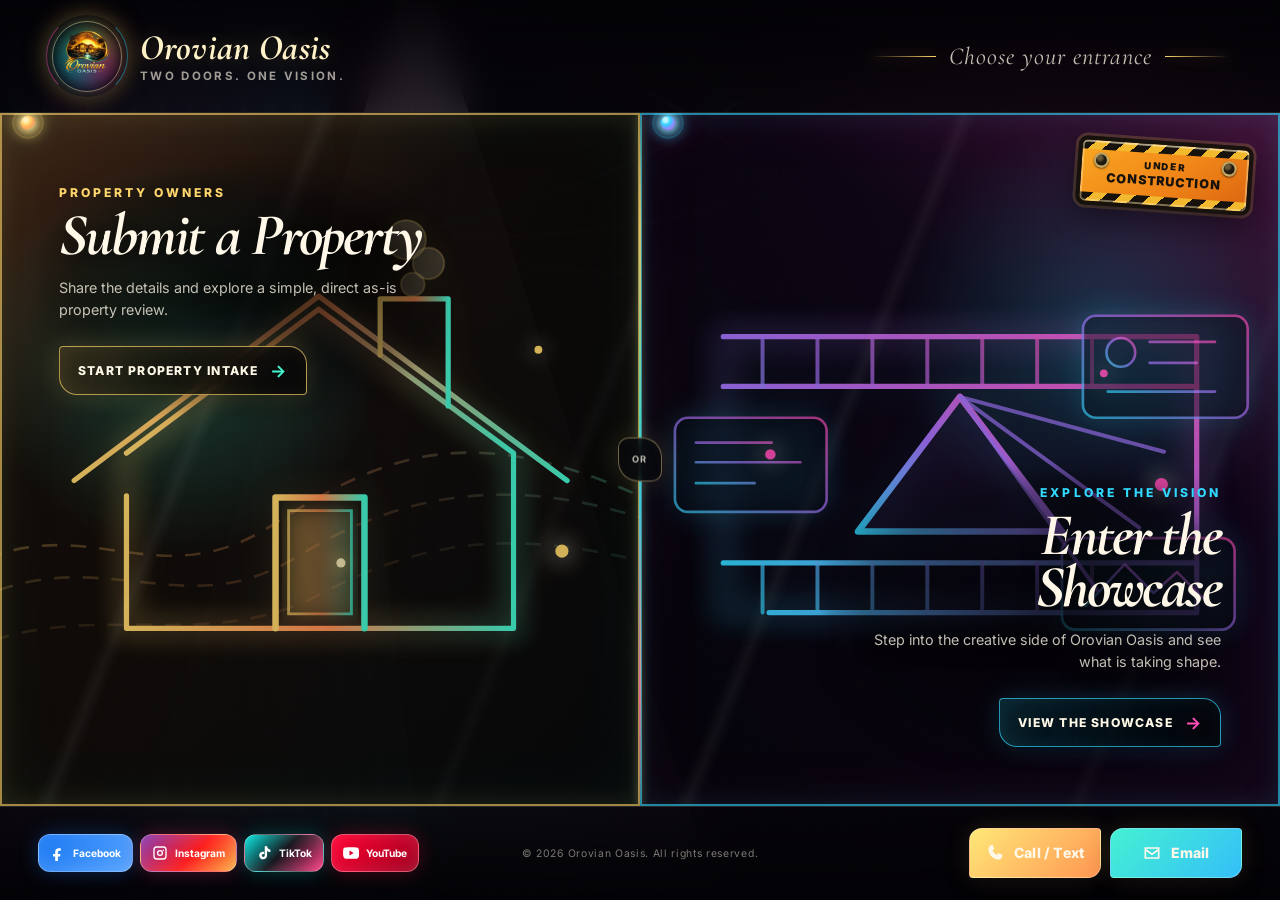
==== index.html @ 27aee138 "Add files via upload" ====
<!DOCTYPE html>
<html lang="en">
<head>
  <meta charset="UTF-8" />
  <meta name="viewport" content="width=device-width, initial-scale=1.0, viewport-fit=cover" />

  <!-- One-file switch: set enabled to false in portal-config.js to bypass this cover. -->
  <script src="portal-config.js"></script>
  <script>
    if (window.OROVIAN_PORTAL && window.OROVIAN_PORTAL.enabled === false) {
      window.location.replace(window.OROVIAN_PORTAL.fallbackUrl || "property-intake.html");
    }
  </script>

  <!-- Google tag (gtag.js) -->
  <script async src="https://www.googletagmanager.com/gtag/js?id=G-JSYNE84D7G"></script>
  <script>
    window.dataLayer = window.dataLayer || [];
    function gtag(){dataLayer.push(arguments);}
    gtag('js', new Date());
    gtag('config', 'G-JSYNE84D7G');
  </script>

  <!-- Meta Pixel Code -->
  <script>
  !function(f,b,e,v,n,t,s)
  {if(f.fbq)return;n=f.fbq=function(){n.callMethod?
  n.callMethod.apply(n,arguments):n.queue.push(arguments)};
  if(!f._fbq)f._fbq=n;n.push=n;n.loaded=!0;n.version='2.0';
  n.queue=[];t=b.createElement(e);t.async=!0;
  t.src=v;s=b.getElementsByTagName(e)[0];
  s.parentNode.insertBefore(t,s)}(window, document,'script',
  'https://connect.facebook.net/en_US/fbevents.js');
  fbq('init', '1422354923049203');
  fbq('track', 'PageView');
  </script>
  <noscript><img height="1" width="1" style="display:none" alt=""
  src="https://www.facebook.com/tr?id=1422354923049203&ev=PageView&noscript=1"
  /></noscript>
  <!-- End Meta Pixel Code -->

  <title>Orovian Oasis | Choose Your Destination</title>
  <meta name="description" content="Enter Orovian Oasis to submit a property for review or explore the real estate showcase." />
  <meta name="robots" content="index, follow, max-image-preview:large" />
  <link rel="canonical" href="https://orovianoasis.com/" />

  <meta property="og:type" content="website" />
  <meta property="og:site_name" content="Orovian Oasis" />
  <meta property="og:title" content="Orovian Oasis | Choose Your Destination" />
  <meta property="og:description" content="Submit a property for review or enter the Orovian Oasis showcase." />
  <meta property="og:url" content="https://orovianoasis.com/" />

  <meta name="twitter:card" content="summary" />
  <meta name="twitter:title" content="Orovian Oasis | Choose Your Destination" />
  <meta name="twitter:description" content="Choose your path: property intake or the Orovian Oasis showcase." />

  <script type="application/ld+json">
  {
    "@context": "https://schema.org",
    "@type": "Organization",
    "@id": "https://orovianoasis.com/#organization",
    "name": "Orovian Oasis",
    "url": "https://orovianoasis.com/",
    "logo": {
      "@type": "ImageObject",
      "url": "https://orovianoasis.com/assets/logo.webp"
    },
    "email": "orovianoasis@gmail.com",
    "telephone": "+1-205-433-9779",
    "sameAs": [
      "https://facebook.com/orovianoasis",
      "https://instagram.com/orovianoasis",
      "https://www.tiktok.com/@orovianoasis",
      "https://www.youtube.com/@orovianoasis"
    ]
  }
  </script>

  <link rel="preconnect" href="https://fonts.googleapis.com" />
  <link rel="preconnect" href="https://fonts.gstatic.com" crossorigin />
  <link href="https://fonts.googleapis.com/css2?family=Cormorant+Garamond:ital,wght@1,600;1,700&family=Inter:wght@400;500;600;700;800&display=swap" rel="stylesheet" />
  <link rel="stylesheet" href="portal.css" />
  <link rel="icon" type="image/png" href="/assets/logo.png?v=2" />
  <link rel="shortcut icon" href="/assets/logo.png?v=2" />
  <link rel="apple-touch-icon" href="/assets/logo.png?v=2" />
</head>
<body class="portal-page">
  <div class="portal-shell" id="portalShell">
    <div class="cinema-world" aria-hidden="true">
      <span class="cinema-curtain curtain-left"></span>
      <span class="cinema-curtain curtain-right"></span>
      <span class="cinema-beam beam-one"></span>
      <span class="cinema-beam beam-two"></span>
      <span class="cinema-beam beam-three"></span>
      <span class="cinema-ribbon ribbon-one"></span>
      <span class="cinema-ribbon ribbon-two"></span>
      <span class="cinema-ribbon ribbon-three"></span>
      <span class="cinema-vignette"></span>
      <span class="cinema-grain"></span>
      <span class="cinema-prisms" id="cinemaPrisms"></span>
    </div>

    <header class="portal-header">
      <a class="portal-brand" href="/" aria-label="Orovian Oasis home">
        <span class="portal-logo-stage" aria-hidden="true">
          <span class="portal-logo-glow"></span>
          <img src="assets/logo.webp" alt="" class="portal-logo" />
        </span>
        <span class="portal-brand-copy">
          <span class="portal-brand-name">Orovian Oasis</span>
          <span class="portal-brand-line">Two doors. One vision.</span>
        </span>
      </a>

      <div class="portal-header-cue" aria-hidden="true">
        <span></span>
        Choose your entrance
        <span></span>
      </div>
    </header>

    <main class="portal-stage" aria-label="Choose an Orovian Oasis destination">
      <a class="portal-choice portal-choice-intake" href="property-intake.html" data-portal-destination="property_intake" aria-label="Submit a property for review">
        <span class="choice-backdrop" aria-hidden="true"></span>
        <span class="lane-trace-orb lane-trace-orb-intake" aria-hidden="true"></span>
        <span class="choice-scene" aria-hidden="true">
          <svg class="scene-house" viewBox="0 0 520 320">
            <defs>
              <linearGradient id="intakeGlow" x1="0" x2="1">
                <stop offset="0" stop-color="#ffd66b" />
                <stop offset="0.52" stop-color="#ff8e53" />
                <stop offset="1" stop-color="#42f5cf" />
              </linearGradient>
              <filter id="intakeBlur"><feGaussianBlur stdDeviation="8" /></filter>
            </defs>
            <path class="scene-contour contour-a" d="M-15 244C77 190 132 266 222 209s158-87 310-10" />
            <path class="scene-contour contour-b" d="M-26 277c112-68 175 13 269-45s190-64 314-10" />
            <path class="scene-contour contour-c" d="M-10 304c94-42 181 4 270-43s160-50 278-17" />
            <path class="house-halo" d="M112 153 259 43l149 110v134H112Z" />
            <path class="house-line" d="M112 153 259 43l149 110v134H112Z" />
            <path class="house-line" d="M72 174 259 33l190 141" />
            <path class="house-line house-chimney" d="M306 78V35h52v82" />
            <g class="chimney-smoke" aria-hidden="true">
              <circle class="smoke-puff smoke-one" cx="331" cy="24" r="9" />
              <circle class="smoke-puff smoke-two" cx="343" cy="8" r="12" />
              <circle class="smoke-puff smoke-three" cx="326" cy="-10" r="15" />
            </g>
            <path class="house-door" d="M226 287V187h68v100" />
            <path class="door-light" d="M236 276v-79h48v79Z" />
            <path class="door-panel" d="M236 276v-79h48v79Z" />
            <circle class="door-knob" cx="276" cy="237" r="3.5" />
            <circle class="house-spark spark-one" cx="99" cy="89" r="4" />
            <circle class="house-spark spark-two" cx="427" cy="74" r="3" />
            <circle class="house-spark spark-three" cx="445" cy="228" r="5" />
          </svg>
        </span>
        <span class="choice-copy">
          <span class="choice-kicker">Property Owners</span>
          <span class="choice-title">Submit a Property</span>
          <span class="choice-description">Share the details and explore a simple, direct as-is property review.</span>
          <span class="choice-button">Start Property Intake <b aria-hidden="true">→</b></span>
        </span>
      </a>

      <a class="portal-choice portal-choice-showcase" href="https://showcase.orovianoasis.com" data-portal-destination="showcase" aria-label="Enter the Orovian Oasis showcase">
        <span class="choice-backdrop" aria-hidden="true"></span>
        <span class="lane-trace-orb lane-trace-orb-showcase" aria-hidden="true"></span>
        <!-- SHOWCASE STATUS STICKER: remove this span and the matching CSS block to remove the label. -->
        <span class="showcase-status-sticker" aria-label="Showcase status: under construction">
          <span>Under</span>
          <strong>Construction</strong>
        </span>
        <span class="choice-scene" aria-hidden="true">
          <svg class="scene-showcase" viewBox="0 0 520 320">
            <defs>
              <linearGradient id="showcaseGlow" x1="0" y1="1" x2="1" y2="0">
                <stop offset="0" stop-color="#31d9ff" />
                <stop offset="0.5" stop-color="#a576ff" />
                <stop offset="1" stop-color="#ff4fb8" />
              </linearGradient>
              <filter id="showcaseBlur"><feGaussianBlur stdDeviation="10" /></filter>
            </defs>
            <path class="film-halo" d="M79 64h362v211H79Z" />
            <path class="film-frame" d="M79 64h362v211H79Z" />
            <path class="film-frame" d="M79 102h362M79 237h362" />
            <path class="film-ticks" d="M109 64v38m42-38v38m42-38v38m42-38v38m42-38v38m42-38v38m42-38v38M109 237v38m42-38v38m42-38v38m42-38v38m42-38v38m42-38v38m42-38v38" />
            <g class="floating-media media-card-one">
              <rect x="42" y="126" width="116" height="72" rx="10" />
              <path d="M58 145h58M58 160h80M58 176h45" />
            </g>
            <g class="floating-media media-card-two">
              <rect x="354" y="48" width="126" height="78" rx="10" />
              <circle cx="383" cy="76" r="11" />
              <path d="M405 68h50M405 84h36M373 106h82" />
            </g>
            <g class="floating-media media-card-three">
              <rect x="338" y="218" width="132" height="70" rx="10" />
              <path d="m356 270 30-32 22 22 18-16 26 26" />
            </g>
            <path class="prism-shape prism-main" d="m260 110 78 103H182Z" />
            <path class="prism-ray ray-one" d="m260 110 156 42" />
            <path class="prism-ray ray-two" d="m260 110 137 100" />
            <path class="prism-ray ray-three" d="m260 110 105 148" />
            <circle class="showcase-spark spark-one" cx="115" cy="154" r="4" />
            <circle class="showcase-spark spark-two" cx="414" cy="177" r="5" />
            <circle class="showcase-spark spark-three" cx="370" cy="92" r="3" />
          </svg>
        </span>
        <span class="choice-copy">
          <span class="choice-kicker">Explore the Vision</span>
          <span class="choice-title">Enter the Showcase</span>
          <span class="choice-description">Step into the creative side of Orovian Oasis and see what is taking shape.</span>
          <span class="choice-button">View the Showcase <b aria-hidden="true">→</b></span>
        </span>
      </a>

      <span class="portal-center-mark" aria-hidden="true"><i></i><b>OR</b><i></i></span>
    </main>

    <footer class="portal-footer">
      <nav class="portal-socials" aria-label="Orovian Oasis social media">
        <a class="social-facebook" href="https://facebook.com/orovianoasis" target="_blank" rel="noopener noreferrer" aria-label="Facebook" data-social="facebook">
          <svg viewBox="0 0 24 24" aria-hidden="true"><path d="M14 8.5h2.2V5.1c-.4-.1-1.7-.2-3.2-.2-3.1 0-5.2 1.9-5.2 5.5v3.1H4.5v3.8h3.3V24h4.1v-6.7h3.2l.5-3.8h-3.7v-2.7c0-1.1.3-2.3 2.1-2.3Z"/></svg>
          <span>Facebook</span>
        </a>
        <a class="social-instagram" href="https://instagram.com/orovianoasis" target="_blank" rel="noopener noreferrer" aria-label="Instagram" data-social="instagram">
          <svg viewBox="0 0 24 24" aria-hidden="true"><path d="M7.2 2h9.6A5.2 5.2 0 0 1 22 7.2v9.6a5.2 5.2 0 0 1-5.2 5.2H7.2A5.2 5.2 0 0 1 2 16.8V7.2A5.2 5.2 0 0 1 7.2 2Zm0 2A3.2 3.2 0 0 0 4 7.2v9.6A3.2 3.2 0 0 0 7.2 20h9.6a3.2 3.2 0 0 0 3.2-3.2V7.2A3.2 3.2 0 0 0 16.8 4H7.2ZM12 7.4A4.6 4.6 0 1 1 12 16.6 4.6 4.6 0 0 1 12 7.4Zm0 2A2.6 2.6 0 1 0 12 14.6 2.6 2.6 0 0 0 12 9.4Zm5-2.7a1.1 1.1 0 1 1 0 2.2 1.1 1.1 0 0 1 0-2.2Z"/></svg>
          <span>Instagram</span>
        </a>
        <a class="social-tiktok" href="https://www.tiktok.com/@orovianoasis" target="_blank" rel="noopener noreferrer" aria-label="TikTok" data-social="tiktok">
          <svg viewBox="0 0 24 24" aria-hidden="true"><path d="M16.6 2c.4 3 2.1 4.8 5 5v3.4c-1.8.2-3.4-.4-5-1.5v6.4c0 5.8-6.3 8.1-10.1 4.4-2.4-2.3-2.2-6.2.3-8.3 1.4-1.2 3.3-1.7 5.4-1.3v3.6c-.9-.3-1.7-.2-2.4.2-1.6.9-1.4 3.2.2 3.9 1.6.7 3.1-.4 3.1-2.4V2h3.5Z"/></svg>
          <span>TikTok</span>
        </a>
        <a class="social-youtube" href="https://www.youtube.com/@orovianoasis" target="_blank" rel="noopener noreferrer" aria-label="YouTube" data-social="youtube">
          <svg viewBox="0 0 24 24" aria-hidden="true"><path d="M23.5 6.2c-.3-1.2-1.2-2.1-2.4-2.4C19 3.2 12 3.2 12 3.2s-7 0-9.1.6C1.7 4.1.8 5 .5 6.2.1 8.3.1 12 .1 12s0 3.7.6 5.8c.3 1.2 1.2 2.1 2.4 2.4 2.1.6 9.1.6 9.1.6s7 0 9.1-.6c1.2-.3 2.1-1.2 2.4-2.4.6-2.1.6-5.8.6-5.8s0-3.7-.8-5.8ZM9.7 15.8V8.2l6.3 3.8-6.3 3.8Z"/></svg>
          <span>YouTube</span>
        </a>
      </nav>

      <p class="portal-copyright">© <span id="portalYear"></span> Orovian Oasis. All rights reserved.</p>

      <div class="portal-contact-actions" aria-label="Contact Orovian Oasis">
        <a class="contact-button contact-phone" href="tel:+12054339779" data-contact="phone">
          <svg viewBox="0 0 24 24" aria-hidden="true"><path d="M6.5 2.7 9 2.1l2.1 5.2-2.2 1.5c1.2 2.5 2.9 4.3 5.4 5.5l1.5-2.2 5.2 2.1-.6 2.5c-.4 1.8-2 3.1-3.8 3.1C9.8 19.8 4.2 14.2 4.2 7.4c0-1.8 1.2-3.4 2.3-4.7Z"/></svg>
          <span>Call / Text</span>
        </a>
        <a class="contact-button contact-email" href="mailto:orovianoasis@gmail.com" data-contact="email">
          <svg viewBox="0 0 24 24" aria-hidden="true"><path d="M3 5h18v14H3V5Zm2 2v.3l7 5.1 7-5.1V7H5Zm14 10V9.8l-7 5-7-5V17h14Z"/></svg>
          <span>Email</span>
        </a>
      </div>
    </footer>
  </div>

  <script src="portal.js" defer></script>
</body>
</html>
---- portal.css ----
:root {
  --gold: #ffd66b;
  --orange: #ff8e53;
  --mint: #42f5cf;
  --cyan: #31d9ff;
  --violet: #a576ff;
  --pink: #ff4fb8;
  --ivory: #fff8e9;
  --ink: #050407;
  --header-height: clamp(82px, 12.5vh, 118px);
  --footer-height: clamp(74px, 10.5vh, 98px);
  --pointer-x: 50%;
  --pointer-y: 45%;
}

* { box-sizing: border-box; }

html,
body {
  width: 100%;
  height: 100%;
  margin: 0;
}

body.portal-page {
  min-height: 100vh;
  min-height: 100svh;
  overflow: hidden;
  color: var(--ivory);
  background: #030206;
  font-family: "Inter", system-ui, -apple-system, BlinkMacSystemFont, "Segoe UI", sans-serif;
  -webkit-font-smoothing: antialiased;
  text-rendering: optimizeLegibility;
}

.portal-page a { color: inherit; }

.portal-shell {
  position: relative;
  isolation: isolate;
  display: grid;
  grid-template-rows: var(--header-height) minmax(0, 1fr) var(--footer-height);
  width: 100%;
  height: 100vh;
  height: 100svh;
  overflow: hidden;
  background:
    radial-gradient(circle at var(--pointer-x) var(--pointer-y), rgba(255, 214, 107, 0.12), transparent 24%),
    radial-gradient(circle at 15% 82%, rgba(66, 245, 207, 0.13), transparent 35%),
    radial-gradient(circle at 88% 18%, rgba(255, 79, 184, 0.13), transparent 34%),
    linear-gradient(125deg, #07050d 0%, #030206 48%, #080511 100%);
}

.cinema-world,
.cinema-world > span {
  position: absolute;
  inset: 0;
  pointer-events: none;
}

.cinema-world {
  z-index: -1;
  overflow: hidden;
}

.cinema-curtain {
  width: 29vw;
  opacity: 0.42;
  filter: saturate(1.35);
  background:
    repeating-linear-gradient(90deg,
      rgba(255,255,255,.025) 0 8px,
      rgba(255,255,255,.085) 9px 11px,
      rgba(0,0,0,.08) 12px 24px),
    linear-gradient(90deg, rgba(255, 79, 184, 0.32), rgba(46, 5, 39, 0.08));
  transform: skewX(-7deg) scaleX(1.15);
  transform-origin: left center;
  animation: curtainBreathe 9s ease-in-out infinite alternate;
}

.curtain-left { right: auto; }

.curtain-right {
  left: auto;
  background:
    repeating-linear-gradient(90deg,
      rgba(255,255,255,.02) 0 8px,
      rgba(255,255,255,.08) 9px 11px,
      rgba(0,0,0,.08) 12px 24px),
    linear-gradient(270deg, rgba(49, 217, 255, 0.28), rgba(4, 29, 41, 0.06));
  transform: skewX(7deg) scaleX(1.15);
  transform-origin: right center;
  animation-delay: -4.5s;
}

.cinema-beam {
  left: 50%;
  width: 65vw;
  height: 140vh;
  opacity: 0.17;
  filter: blur(7px);
  transform-origin: 50% -8%;
  clip-path: polygon(48% 0, 52% 0, 100% 100%, 0 100%);
  mix-blend-mode: screen;
}

.beam-one {
  background: linear-gradient(to bottom, rgba(255, 214, 107, 0.95), transparent 78%);
  animation: beamSweepOne 14s ease-in-out infinite alternate;
}

.beam-two {
  background: linear-gradient(to bottom, rgba(49, 217, 255, 0.9), transparent 76%);
  animation: beamSweepTwo 18s ease-in-out -8s infinite alternate;
}

.beam-three {
  background: linear-gradient(to bottom, rgba(255, 79, 184, 0.85), transparent 76%);
  animation: beamSweepThree 16s ease-in-out -3s infinite alternate;
}

.cinema-ribbon {
  inset: auto;
  width: 62vw;
  height: 26vh;
  border: 2px solid currentColor;
  border-left-color: transparent;
  border-right-color: transparent;
  border-radius: 50%;
  opacity: 0.22;
  filter: blur(1px) drop-shadow(0 0 16px currentColor);
  transform: rotate(-13deg);
  animation: ribbonFlow 12s ease-in-out infinite alternate;
}

.ribbon-one {
  left: -12vw;
  top: 22vh;
  color: var(--mint);
}

.ribbon-two {
  right: -16vw;
  top: 37vh;
  color: var(--pink);
  transform: rotate(16deg);
  animation-delay: -6s;
}

.ribbon-three {
  left: 20vw;
  bottom: 7vh;
  color: var(--gold);
  opacity: 0.16;
  transform: rotate(4deg);
  animation-delay: -3s;
}

.cinema-vignette {
  background: radial-gradient(circle at center, transparent 32%, rgba(0,0,0,.78) 115%);
}

.cinema-grain {
  opacity: 0.08;
  mix-blend-mode: screen;
  background-image: url("data:image/svg+xml,%3Csvg viewBox='0 0 180 180' xmlns='http://www.w3.org/2000/svg'%3E%3Cfilter id='n'%3E%3CfeTurbulence type='fractalNoise' baseFrequency='.86' numOctaves='4' stitchTiles='stitch'/%3E%3C/filter%3E%3Crect width='100%25' height='100%25' filter='url(%23n)' opacity='.75'/%3E%3C/svg%3E");
  animation: grainJitter .32s steps(2) infinite;
}

.cinema-prisms { overflow: hidden; }

.cinema-prism {
  position: absolute;
  left: var(--left);
  top: var(--top);
  width: var(--size);
  aspect-ratio: 1;
  opacity: var(--opacity);
  background: linear-gradient(135deg, var(--color-a), transparent 48%, var(--color-b));
  clip-path: polygon(50% 0, 100% 100%, 0 76%);
  border: 1px solid rgba(255,255,255,.28);
  filter: drop-shadow(0 0 9px var(--color-a));
  animation: prismFloat var(--duration) ease-in-out var(--delay) infinite alternate;
}

.portal-header {
  position: relative;
  z-index: 10;
  display: flex;
  align-items: center;
  justify-content: space-between;
  gap: 24px;
  padding: max(8px, env(safe-area-inset-top)) clamp(18px, 4vw, 58px) 7px;
  border-bottom: 1px solid rgba(255,255,255,.12);
  background: linear-gradient(180deg, rgba(3,2,6,.94), rgba(3,2,6,.45));
  backdrop-filter: blur(18px) saturate(1.25);
}

.portal-brand {
  display: inline-flex;
  align-items: center;
  gap: clamp(10px, 1.4vw, 17px);
  min-width: 0;
  text-decoration: none;
}

.portal-logo-stage {
  position: relative;
  display: grid;
  place-items: center;
  width: clamp(59px, 8vh, 86px);
  aspect-ratio: 1;
  flex: 0 0 auto;
}

.portal-logo-glow {
  position: absolute;
  inset: 9%;
  border-radius: 50%;
  background: conic-gradient(from 40deg, var(--gold), var(--pink), var(--cyan), var(--mint), var(--gold));
  filter: blur(8px);
  opacity: 0.58;
  animation: logoPulse 5s ease-in-out infinite;
}

.portal-logo-stage::before,
.portal-logo-stage::after {
  content: "";
  position: absolute;
  inset: 1%;
  border: 1px solid rgba(255, 234, 173, .52);
  border-radius: 50%;
  box-shadow: 0 0 28px rgba(255, 214, 107, .22);
}

.portal-logo-stage::after {
  inset: -7%;
  border-color: transparent rgba(49, 217, 255, .46) transparent rgba(255, 79, 184, .48);
  animation: logoSpin 10s linear infinite;
}

.portal-logo {
  position: relative;
  z-index: 2;
  width: 100%;
  height: 100%;
  object-fit: contain;
  filter: drop-shadow(0 8px 20px rgba(0,0,0,.82));
}

.portal-brand-copy {
  display: flex;
  min-width: 0;
  flex-direction: column;
  line-height: 1;
}

.portal-brand-name {
  color: #fff2c9;
  font-family: "Cormorant Garamond", Georgia, serif;
  font-size: clamp(1.5rem, 2.8vw, 2.6rem);
  font-style: italic;
  font-weight: 700;
  letter-spacing: .01em;
  text-shadow: 0 0 22px rgba(255, 214, 107, .28);
  white-space: nowrap;
}

.portal-brand-line {
  margin-top: 6px;
  color: rgba(255,248,233,.62);
  font-size: clamp(.55rem, .9vw, .73rem);
  font-weight: 700;
  letter-spacing: .2em;
  text-transform: uppercase;
  white-space: nowrap;
}

.portal-header-cue {
  display: flex;
  align-items: center;
  gap: 13px;
  color: rgba(255,248,233,.76);
  font-family: "Cormorant Garamond", Georgia, serif;
  font-size: clamp(1.05rem, 1.9vw, 1.6rem);
  font-style: italic;
  letter-spacing: .04em;
  white-space: nowrap;
}

.portal-header-cue span {
  width: clamp(28px, 5vw, 72px);
  height: 1px;
  background: linear-gradient(90deg, transparent, var(--gold));
  box-shadow: 0 0 12px rgba(255,214,107,.45);
}

.portal-header-cue span:last-child {
  background: linear-gradient(90deg, var(--gold), transparent);
}

.portal-stage {
  position: relative;
  z-index: 3;
  display: grid;
  grid-template-columns: 1fr 1fr;
  min-width: 0;
  min-height: 0;
  overflow: hidden;
  transition: grid-template-columns 600ms cubic-bezier(.22,.72,.16,1);
}

.portal-shell[data-active="property_intake"] .portal-stage { grid-template-columns: 1.12fr .88fr; }
.portal-shell[data-active="showcase"] .portal-stage { grid-template-columns: .88fr 1.12fr; }

.portal-choice {
  --accent-a: var(--gold);
  --accent-b: var(--mint);
  --accent-rgb: 255, 214, 107;
  position: relative;
  display: flex;
  align-items: flex-end;
  min-width: 0;
  min-height: 0;
  overflow: hidden;
  padding: clamp(25px, 4.6vw, 68px);
  color: var(--ivory);
  text-decoration: none;
  isolation: isolate;
  transition: filter 450ms ease;
}

.portal-choice-showcase {
  --accent-a: var(--cyan);
  --accent-b: var(--pink);
  --accent-rgb: 49, 217, 255;
}

.choice-backdrop {
  position: absolute;
  inset: 0;
  z-index: -3;
  background:
    linear-gradient(145deg, rgba(255,142,83,.19), transparent 33%),
    radial-gradient(circle at 28% 35%, rgba(66,245,207,.22), transparent 31%),
    linear-gradient(120deg, rgba(21,13,7,.94), rgba(4,5,7,.92));
  transition: transform 650ms cubic-bezier(.22,.72,.16,1), filter 450ms ease;
}

.portal-choice-showcase .choice-backdrop {
  background:
    linear-gradient(220deg, rgba(255,79,184,.19), transparent 35%),
    radial-gradient(circle at 72% 31%, rgba(49,217,255,.2), transparent 31%),
    linear-gradient(240deg, rgba(19,7,29,.94), rgba(5,4,9,.93));
}

.portal-choice::before {
  content: "";
  position: absolute;
  inset: 0;
  z-index: -2;
  opacity: .38;
  background:
    linear-gradient(112deg, transparent 24%, rgba(255,255,255,.12) 25%, transparent 26%),
    linear-gradient(112deg, transparent 54%, rgba(255,255,255,.065) 55%, transparent 56%),
    linear-gradient(112deg, transparent 76%, rgba(255,255,255,.05) 77%, transparent 78%);
  background-size: 160% 100%;
  animation: facetSlide 10s linear infinite;
}

.portal-choice::after {
  content: "";
  position: absolute;
  inset: 0;
  z-index: 5;
  pointer-events: none;
  border: 1px solid rgba(var(--accent-rgb), .11);
  box-shadow: inset 0 0 80px rgba(var(--accent-rgb), .05);
  transition: border-color 300ms ease, box-shadow 300ms ease;
}

.choice-scene {
  position: absolute;
  inset: 2% 3% 18%;
  z-index: -1;
  display: grid;
  place-items: center;
  opacity: .7;
  transform: translate3d(0,0,0);
  transition: transform 650ms cubic-bezier(.22,.72,.16,1), opacity 450ms ease;
}

.choice-scene svg {
  width: min(86%, 650px);
  height: auto;
  overflow: visible;
  filter: drop-shadow(0 0 18px rgba(var(--accent-rgb), .2));
}

.scene-contour {
  fill: none;
  stroke: url(#intakeGlow);
  stroke-width: 2;
  opacity: .28;
  stroke-dasharray: 12 10;
  animation: contourTravel 12s linear infinite;
}

.contour-b { animation-duration: 16s; animation-direction: reverse; opacity: .2; }
.contour-c { animation-duration: 20s; opacity: .13; }

.house-halo,
.film-halo {
  fill: none;
  stroke: url(#intakeGlow);
  stroke-width: 20;
  opacity: .15;
  filter: url(#intakeBlur);
}

.house-line,
.house-door,
.film-frame,
.film-ticks,
.prism-shape,
.prism-ray {
  fill: none;
  stroke: url(#intakeGlow);
  stroke-width: 4;
  stroke-linecap: round;
  stroke-linejoin: round;
  stroke-dasharray: 900;
  stroke-dashoffset: 0;
  animation: lineDraw 7s ease-in-out infinite alternate;
}

.house-door { stroke-width: 5; }

.door-light {
  fill: url(#intakeGlow);
  opacity: .34;
  filter: url(#intakeBlur);
  animation: doorGlow 4s ease-in-out infinite;
}

.house-spark,
.showcase-spark {
  fill: var(--gold);
  filter: drop-shadow(0 0 9px currentColor);
  transform-origin: center;
  animation: sparkPulse 3.6s ease-in-out infinite;
}

.spark-two { animation-delay: -1.2s; }
.spark-three { animation-delay: -2.4s; }

.film-halo {
  stroke: url(#showcaseGlow);
  filter: url(#showcaseBlur);
}

.film-frame,
.film-ticks,
.prism-shape,
.prism-ray {
  stroke: url(#showcaseGlow);
}

.film-ticks { stroke-width: 3; opacity: .74; }

.prism-main {
  fill: rgba(165,118,255,.07);
  stroke-width: 5;
  animation-duration: 5.5s;
}

.prism-ray { stroke-width: 3; opacity: .72; }
.ray-two { animation-delay: -1.1s; }
.ray-three { animation-delay: -2.2s; }

.showcase-spark { fill: var(--pink); }

.choice-copy {
  position: relative;
  z-index: 4;
  display: flex;
  width: min(540px, 100%);
  flex-direction: column;
  align-items: flex-start;
  text-shadow: 0 4px 22px rgba(0,0,0,.88);
  transition: transform 500ms cubic-bezier(.22,.72,.16,1);
}

.choice-number {
  position: absolute;
  right: 0;
  bottom: -.08em;
  z-index: -1;
  color: transparent;
  font-family: "Inter", sans-serif;
  font-size: clamp(5rem, 11vw, 10rem);
  font-weight: 800;
  letter-spacing: -.08em;
  -webkit-text-stroke: 1px rgba(var(--accent-rgb), .16);
  opacity: .78;
  user-select: none;
}

.choice-kicker {
  margin-bottom: 9px;
  color: var(--accent-a);
  font-size: clamp(.62rem, .95vw, .78rem);
  font-weight: 800;
  letter-spacing: .25em;
  text-transform: uppercase;
}

.choice-title {
  color: #fff8e8;
  font-family: "Cormorant Garamond", Georgia, serif;
  font-size: clamp(2.55rem, 5.4vw, 5.4rem);
  font-style: italic;
  font-weight: 700;
  line-height: .88;
  letter-spacing: -.035em;
}

.choice-description {
  max-width: 470px;
  margin-top: clamp(12px, 1.8vh, 20px);
  color: rgba(255,248,233,.76);
  font-size: clamp(.82rem, 1.12vw, 1rem);
  line-height: 1.5;
}

.choice-button {
  display: inline-flex;
  align-items: center;
  gap: 12px;
  margin-top: clamp(17px, 2.8vh, 29px);
  padding: 13px 18px;
  border: 1px solid rgba(var(--accent-rgb), .68);
  border-radius: 4px 18px 4px 18px;
  color: #fff9e8;
  background:
    linear-gradient(110deg, rgba(var(--accent-rgb), .15), rgba(5,4,8,.72)),
    rgba(5,4,8,.52);
  box-shadow: 0 0 26px rgba(var(--accent-rgb), .16), inset 0 0 20px rgba(var(--accent-rgb), .06);
  backdrop-filter: blur(12px);
  font-size: clamp(.7rem, .95vw, .84rem);
  font-weight: 800;
  letter-spacing: .1em;
  text-transform: uppercase;
  transition: transform 260ms ease, color 260ms ease, background 260ms ease, box-shadow 260ms ease;
}

.choice-button b {
  color: var(--accent-b);
  font-size: 1.08rem;
  transition: transform 260ms ease;
}

.portal-choice:hover,
.portal-choice:focus-visible {
  filter: brightness(1.08) saturate(1.15);
  outline: none;
}

.portal-choice:hover .choice-backdrop,
.portal-choice:focus-visible .choice-backdrop {
  transform: scale(1.035);
  filter: saturate(1.15);
}

.portal-choice:hover::after,
.portal-choice:focus-visible::after {
  border-color: rgba(var(--accent-rgb), .46);
  box-shadow: inset 0 0 120px rgba(var(--accent-rgb), .13), 0 0 38px rgba(var(--accent-rgb), .1);
}

.portal-choice:hover .choice-scene,
.portal-choice:focus-visible .choice-scene {
  opacity: 1;
  transform: translateY(-7px) scale(1.035);
}

.portal-choice:hover .choice-copy,
.portal-choice:focus-visible .choice-copy { transform: translateY(-7px); }

.portal-choice:hover .choice-button,
.portal-choice:focus-visible .choice-button {
  color: #060409;
  background: linear-gradient(110deg, var(--accent-a), var(--accent-b));
  box-shadow: 0 0 34px rgba(var(--accent-rgb), .34);
  transform: translateY(-2px);
}

.portal-choice:hover .choice-button b,
.portal-choice:focus-visible .choice-button b {
  color: #060409;
  transform: translateX(4px);
}

.portal-shell[data-active="property_intake"] .portal-choice-showcase,
.portal-shell[data-active="showcase"] .portal-choice-intake {
  filter: brightness(.63) saturate(.7);
}

.portal-center-mark {
  position: absolute;
  z-index: 8;
  top: 50%;
  left: 50%;
  display: grid;
  grid-template-rows: 1fr auto 1fr;
  justify-items: center;
  align-items: center;
  height: 100%;
  color: rgba(255,248,233,.73);
  transform: translate(-50%, -50%);
  pointer-events: none;
}

.portal-center-mark i {
  width: 1px;
  height: 100%;
  background: linear-gradient(to bottom, transparent, rgba(255,214,107,.48), transparent);
  box-shadow: 0 0 16px rgba(255,214,107,.28);
}

.portal-center-mark b {
  display: grid;
  place-items: center;
  width: 44px;
  height: 44px;
  border: 1px solid rgba(255,228,157,.42);
  border-radius: 10px 20px 10px 20px;
  background: rgba(5,3,8,.74);
  box-shadow: 0 0 30px rgba(255,214,107,.15), inset 0 0 12px rgba(255,255,255,.04);
  backdrop-filter: blur(12px);
  font-size: .58rem;
  letter-spacing: .14em;
}

.portal-footer {
  position: relative;
  z-index: 10;
  display: grid;
  grid-template-columns: minmax(0, 1fr) auto minmax(0, 1fr);
  align-items: center;
  gap: clamp(12px, 2vw, 28px);
  padding: 8px clamp(14px, 3vw, 42px) max(8px, env(safe-area-inset-bottom));
  border-top: 1px solid rgba(255,255,255,.14);
  background: linear-gradient(180deg, rgba(5,3,8,.68), rgba(3,2,6,.96));
  backdrop-filter: blur(20px) saturate(1.25);
}

.portal-socials {
  display: flex;
  align-items: center;
  gap: 7px;
  min-width: 0;
}

.portal-socials a {
  display: inline-flex;
  align-items: center;
  gap: 7px;
  min-width: 0;
  height: 38px;
  padding: 0 11px;
  border: 1px solid rgba(255,255,255,.16);
  border-radius: 12px;
  color: #fff;
  background: rgba(255,255,255,.045);
  box-shadow: inset 0 0 13px rgba(255,255,255,.035);
  text-decoration: none;
  font-size: .64rem;
  font-weight: 700;
  transition: transform 220ms ease, box-shadow 220ms ease, border-color 220ms ease, filter 220ms ease;
}

.portal-socials svg {
  width: 16px;
  height: 16px;
  flex: 0 0 auto;
  fill: currentColor;
}

.social-facebook:hover,
.social-facebook:focus-visible { background: linear-gradient(135deg, #1877f2, #55a3ff); }
.social-instagram:hover,
.social-instagram:focus-visible { background: linear-gradient(135deg, #833ab4, #fd1d1d 55%, #fcb045); }
.social-tiktok:hover,
.social-tiktok:focus-visible { background: linear-gradient(135deg, #09f0e2, #131318 48%, #ff3d85); }
.social-youtube:hover,
.social-youtube:focus-visible { background: linear-gradient(135deg, #ff0033, #9b001f); }

.portal-socials a:hover,
.portal-socials a:focus-visible {
  border-color: rgba(255,255,255,.62);
  box-shadow: 0 0 24px rgba(255,255,255,.16);
  filter: saturate(1.2);
  outline: none;
  transform: translateY(-3px);
}

.portal-copyright {
  margin: 0;
  color: rgba(255,248,233,.48);
  font-size: .65rem;
  letter-spacing: .065em;
  text-align: center;
  white-space: nowrap;
}

.portal-contact-actions {
  display: flex;
  justify-content: flex-end;
  gap: 9px;
  min-width: 0;
}

.contact-button {
  display: inline-flex;
  align-items: center;
  gap: 9px;
  min-width: 118px;
  height: 48px;
  padding: 0 14px;
  border: 1px solid rgba(255,255,255,.28);
  border-radius: 13px 4px 13px 4px;
  color: #07050a;
  box-shadow: 0 8px 24px rgba(0,0,0,.24), 0 0 24px rgba(255,214,107,.13);
  text-decoration: none;
  transition: transform 220ms ease, box-shadow 220ms ease, filter 220ms ease;
}

.contact-phone { background: linear-gradient(135deg, #ffe878, #ff9652); }
.contact-email { background: linear-gradient(135deg, #45f1d2, #34bff8); }

.contact-button svg {
  width: 20px;
  height: 20px;
  flex: 0 0 auto;
  fill: currentColor;
}

.contact-button span {
  display: flex;
  flex-direction: column;
  font-size: .72rem;
  font-weight: 800;
  line-height: 1.03;
}

.contact-button small {
  margin-bottom: 3px;
  font-size: .48rem;
  font-weight: 700;
  letter-spacing: .13em;
  opacity: .7;
  text-transform: uppercase;
}

.contact-button:hover,
.contact-button:focus-visible {
  filter: brightness(1.08) saturate(1.12);
  outline: none;
  transform: translateY(-3px) scale(1.02);
  box-shadow: 0 10px 30px rgba(0,0,0,.32), 0 0 30px rgba(255,214,107,.25);
}

@keyframes curtainBreathe {
  from { opacity: .28; transform: skewX(-7deg) scaleX(1.08) translateX(-4%); }
  to { opacity: .52; transform: skewX(-3deg) scaleX(1.22) translateX(3%); }
}

@keyframes beamSweepOne {
  from { transform: translateX(-70%) rotate(-35deg); }
  to { transform: translateX(-4%) rotate(24deg); }
}

@keyframes beamSweepTwo {
  from { transform: translateX(-30%) rotate(20deg); }
  to { transform: translateX(-76%) rotate(-28deg); }
}

@keyframes beamSweepThree {
  from { transform: translateX(-58%) rotate(-4deg); opacity: .08; }
  to { transform: translateX(-28%) rotate(36deg); opacity: .21; }
}

@keyframes ribbonFlow {
  from { transform: translate3d(-2%, -7%, 0) rotate(-13deg) scale(.92); }
  to { transform: translate3d(10%, 10%, 0) rotate(-4deg) scale(1.12); }
}

@keyframes grainJitter {
  0% { transform: translate(0,0); }
  25% { transform: translate(-1%,1%); }
  50% { transform: translate(1%,-1%); }
  75% { transform: translate(1%,1%); }
  100% { transform: translate(-1%,-1%); }
}

@keyframes prismFloat {
  from { transform: translate3d(0,0,0) rotate(var(--rotate)) scale(.84); }
  to { transform: translate3d(var(--drift-x), var(--drift-y), 0) rotate(calc(var(--rotate) + 44deg)) scale(1.15); }
}

@keyframes logoPulse {
  0%,100% { opacity: .42; transform: scale(.9); }
  50% { opacity: .72; transform: scale(1.08); }
}

@keyframes logoSpin { to { transform: rotate(360deg); } }

@keyframes facetSlide { to { background-position: 160% 0; } }

@keyframes contourTravel { to { stroke-dashoffset: -140; } }

@keyframes lineDraw {
  from { stroke-dashoffset: 130; opacity: .56; }
  to { stroke-dashoffset: 0; opacity: 1; }
}

@keyframes doorGlow {
  0%,100% { opacity: .2; transform: scale(.94); transform-origin: center bottom; }
  50% { opacity: .58; transform: scale(1.08); transform-origin: center bottom; }
}

@keyframes sparkPulse {
  0%,100% { opacity: .28; transform: scale(.65); }
  50% { opacity: 1; transform: scale(1.35); }
}

@media (max-width: 950px) {
  .portal-socials a span { display: none; }
  .portal-socials a {
    width: 38px;
    justify-content: center;
    padding: 0;
  }
}

@media (max-width: 900px) and (orientation: portrait) {
  :root {
    --header-height: clamp(72px, 10.5vh, 92px);
    --footer-height: clamp(91px, 13.5vh, 112px);
  }

  .portal-header {
    justify-content: center;
    padding-inline: 12px;
  }

  .portal-logo-stage { width: clamp(53px, 7.8vh, 68px); }
  .portal-brand { gap: 8px; }
  .portal-brand-name { font-size: clamp(1.28rem, 6vw, 1.75rem); }
  .portal-brand-line { font-size: clamp(.46rem, 1.7vw, .57rem); letter-spacing: .14em; }
  .portal-header-cue { display: none; }

  .portal-stage {
    grid-template-columns: 1fr;
    grid-template-rows: 1fr 1fr;
  }

  .portal-shell[data-active="property_intake"] .portal-stage,
  .portal-shell[data-active="showcase"] .portal-stage {
    grid-template-columns: 1fr;
    grid-template-rows: 1fr 1fr;
  }

  .portal-choice {
    align-items: center;
    padding: clamp(13px, 4vw, 22px) clamp(17px, 6vw, 28px);
  }

  .choice-copy { width: 67%; }
  .portal-choice-showcase .choice-copy { align-items: flex-end; margin-left: auto; text-align: right; }

  .choice-scene {
    inset: 0 1% 0 38%;
    place-items: center;
  }

  .portal-choice-showcase .choice-scene { inset: 0 38% 0 1%; }
  .choice-scene svg { width: min(100%, 290px); }

  .choice-number { font-size: clamp(4.1rem, 20vw, 6.2rem); }
  .choice-title { font-size: clamp(1.95rem, 9vw, 2.85rem); }
  .choice-description { margin-top: 7px; font-size: clamp(.66rem, 2.65vw, .78rem); line-height: 1.34; }
  .choice-kicker { margin-bottom: 4px; font-size: clamp(.48rem, 1.85vw, .59rem); }
  .choice-button { margin-top: 9px; padding: 9px 11px; font-size: clamp(.54rem, 2.1vw, .65rem); letter-spacing: .07em; }

  .portal-center-mark {
    top: 50%;
    left: 50%;
    width: 100%;
    height: auto;
    grid-template-columns: 1fr auto 1fr;
    grid-template-rows: 1fr;
  }

  .portal-center-mark i {
    width: 100%;
    height: 1px;
    background: linear-gradient(90deg, transparent, rgba(255,214,107,.48), transparent);
  }

  .portal-center-mark b { width: 38px; height: 38px; }

  .portal-footer {
    grid-template-columns: 1fr auto;
    grid-template-rows: auto auto;
    gap: 6px 8px;
    padding: 7px 10px max(7px, env(safe-area-inset-bottom));
  }

  .portal-socials { gap: 5px; }
  .portal-socials a { width: 32px; height: 32px; border-radius: 9px; }
  .portal-socials svg { width: 14px; height: 14px; }

  .portal-contact-actions { gap: 6px; }
  .contact-button {
    min-width: 82px;
    height: 39px;
    gap: 6px;
    padding: 0 9px;
    border-radius: 10px 3px 10px 3px;
  }
  .contact-button svg { width: 16px; height: 16px; }
  .contact-button span { font-size: .62rem; }
  .contact-button small { font-size: .4rem; margin-bottom: 2px; }

  .portal-copyright {
    grid-column: 1 / -1;
    grid-row: 2;
    font-size: .52rem;
  }
}

@media (max-height: 720px) {
  :root {
    --header-height: 72px;
    --footer-height: 72px;
  }

  .portal-logo-stage { width: 55px; }
  .portal-brand-name { font-size: 1.4rem; }
  .choice-title { font-size: clamp(2rem, 4.5vw, 4rem); }
  .choice-description { margin-top: 8px; line-height: 1.32; }
  .choice-button { margin-top: 10px; padding-block: 9px; }
  .contact-button { height: 42px; }
}

@media (max-width: 900px) and (orientation: portrait) and (max-height: 720px) {
  :root { --footer-height: 88px; }
  .choice-description { display: none; }
  .choice-copy { width: 69%; }
  .choice-title { font-size: clamp(1.8rem, 8.4vw, 2.4rem); }
  .choice-button { margin-top: 7px; }
}

@media (max-width: 370px) and (orientation: portrait) {
  .portal-brand-line { display: none; }
  .contact-button small { display: none; }
  .contact-button { min-width: 74px; }
}

@media (prefers-reduced-motion: reduce) {
  *,
  *::before,
  *::after {
    scroll-behavior: auto !important;
    animation-duration: .01ms !important;
    animation-iteration-count: 1 !important;
    transition-duration: .01ms !important;
  }
}

/* Portal layout + footer clarity revision (2026-08-03) */

/* Keep each message in its own visual zone instead of laying it over the artwork. */
.portal-choice-intake {
  align-items: flex-start;
}

.portal-choice-intake .choice-copy {
  width: min(560px, 70%);
  margin-top: clamp(5px, 1.5vh, 18px);
}

.portal-choice-intake .choice-scene {
  inset: 23% -3% -7% 31%;
  place-items: end center;
  opacity: .84;
}

.portal-choice-showcase {
  align-items: flex-end;
}

.portal-choice-showcase .choice-copy {
  width: min(590px, 72%);
  margin-left: auto;
  align-items: flex-end;
  text-align: right;
}

.portal-choice-showcase .choice-scene {
  inset: -5% 30% 31% -8%;
  place-items: start center;
  opacity: .84;
}

.choice-copy::before {
  content: "";
  position: absolute;
  z-index: -1;
  inset: -18px -20px;
  border-radius: 28px;
  background: radial-gradient(ellipse at center, rgba(3,2,6,.74), rgba(3,2,6,.38) 58%, transparent 78%);
  filter: blur(5px);
  pointer-events: none;
}

.choice-title {
  font-size: clamp(2.45rem, 4.65vw, 4.8rem);
}

/* The large 01 / 02 numerals were decorative but competed with the calls to action. */
.choice-number {
  display: none;
}

/* Social buttons stay in their platform colors; hover only gives them lift and glow. */
.portal-socials a {
  border-color: rgba(255,255,255,.34);
  box-shadow: inset 0 0 15px rgba(255,255,255,.10), 0 7px 18px rgba(0,0,0,.25);
}

.portal-socials .social-facebook,
.portal-socials .social-facebook:hover,
.portal-socials .social-facebook:focus-visible {
  background: linear-gradient(135deg, #1877f2, #55a3ff);
  box-shadow: inset 0 0 15px rgba(255,255,255,.13), 0 0 20px rgba(24,119,242,.30);
}

.portal-socials .social-instagram,
.portal-socials .social-instagram:hover,
.portal-socials .social-instagram:focus-visible {
  background: linear-gradient(135deg, #833ab4, #fd1d1d 55%, #fcb045);
  box-shadow: inset 0 0 15px rgba(255,255,255,.13), 0 0 20px rgba(225,48,108,.30);
}

.portal-socials .social-tiktok,
.portal-socials .social-tiktok:hover,
.portal-socials .social-tiktok:focus-visible {
  background: linear-gradient(135deg, #00e5df, #17171d 48%, #ff3d85);
  box-shadow: inset 0 0 15px rgba(255,255,255,.13), 0 0 20px rgba(0,229,223,.23);
}

.portal-socials .social-youtube,
.portal-socials .social-youtube:hover,
.portal-socials .social-youtube:focus-visible {
  background: linear-gradient(135deg, #ff0033, #a00020);
  box-shadow: inset 0 0 15px rgba(255,255,255,.13), 0 0 20px rgba(255,0,51,.28);
}

.portal-socials a:hover,
.portal-socials a:focus-visible {
  filter: brightness(1.12) saturate(1.15);
  transform: translateY(-4px) scale(1.055);
}

/* Contact buttons now use one larger, unambiguous label. */
.contact-button {
  min-width: 132px;
  height: 50px;
  justify-content: center;
}

.contact-button span {
  display: block;
  font-size: .88rem;
  line-height: 1;
  letter-spacing: .015em;
  white-space: nowrap;
}

.contact-button small {
  display: none;
}

.contact-button:hover,
.contact-button:focus-visible {
  transform: translateY(-4px) scale(1.045);
}

@media (max-width: 1180px) and (min-width: 721px) {
  .portal-choice {
    padding: clamp(26px, 3.4vw, 48px);
  }

  .portal-choice-intake .choice-copy,
  .portal-choice-showcase .choice-copy {
    width: 74%;
  }

  .portal-choice-intake .choice-scene {
    inset: 28% -6% -8% 33%;
  }

  .portal-choice-showcase .choice-scene {
    inset: -6% 34% 35% -10%;
  }

  .choice-title {
    font-size: clamp(2.35rem, 4.35vw, 4.15rem);
  }
}

@media (max-width: 900px) and (orientation: portrait) {
  .portal-choice {
    padding: clamp(12px, 3.8vw, 20px) clamp(16px, 5vw, 25px);
  }

  .portal-choice-intake {
    align-items: flex-start;
  }

  .portal-choice-intake .choice-copy {
    width: 73%;
    margin: 0;
    align-items: flex-start;
    text-align: left;
  }

  .portal-choice-intake .choice-scene {
    inset: 30% -9% -10% 39%;
    place-items: end center;
  }

  .portal-choice-showcase {
    align-items: flex-end;
  }

  .portal-choice-showcase .choice-copy {
    width: 76%;
    margin: 0 0 0 auto;
    align-items: flex-end;
    text-align: right;
  }

  .portal-choice-showcase .choice-scene {
    inset: -10% 40% 39% -12%;
    place-items: start center;
  }

  .choice-copy::before {
    inset: -11px -12px;
    border-radius: 20px;
    background: radial-gradient(ellipse at center, rgba(3,2,6,.78), rgba(3,2,6,.40) 60%, transparent 80%);
  }

  .choice-title {
    font-size: clamp(1.8rem, 8.2vw, 2.65rem);
  }

  .portal-socials a {
    box-shadow: inset 0 0 10px rgba(255,255,255,.12), 0 0 12px rgba(255,255,255,.10);
  }

  .contact-button {
    min-width: 88px;
    height: 41px;
    padding: 0 10px;
  }

  .contact-button span {
    font-size: .69rem;
  }
}

@media (max-width: 900px) and (orientation: portrait) and (max-height: 720px) {
  .portal-choice-intake .choice-copy,
  .portal-choice-showcase .choice-copy {
    width: 74%;
  }

  .portal-choice-intake .choice-scene {
    inset: 29% -10% -12% 42%;
  }

  .portal-choice-showcase .choice-scene {
    inset: -12% 43% 42% -13%;
  }

  .contact-button {
    min-width: 82px;
    height: 38px;
  }

  .contact-button span {
    font-size: .64rem;
  }
}

@media (max-width: 370px) and (orientation: portrait) {
  .contact-button {
    min-width: 76px;
    padding-inline: 8px;
  }

  .contact-button span {
    font-size: .59rem;
  }
}


/* Animated scene revision: moving house, smoke, opening door, floating media */
.portal-choice-intake .scene-house {
  transform-box: fill-box;
  transform-origin: center;
  animation: houseRoam 14s ease-in-out infinite alternate;
  will-change: transform;
}

.chimney-smoke {
  pointer-events: none;
}

.smoke-puff {
  fill: rgba(255, 239, 203, .20);
  stroke: rgba(255, 214, 107, .26);
  stroke-width: 1.5;
  filter: blur(.6px) drop-shadow(0 0 8px rgba(255, 214, 107, .20));
  transform-box: fill-box;
  transform-origin: center;
  animation: smokeRise 5.8s ease-in-out infinite;
}

.smoke-two { animation-delay: -1.9s; }
.smoke-three { animation-delay: -3.8s; }

.door-panel {
  fill: rgba(255, 214, 107, .13);
  stroke: url(#intakeGlow);
  stroke-width: 2.2;
  transform-box: fill-box;
  transform-origin: left center;
  animation: none;
  transform: none;
  opacity: .72;
}

.door-knob {
  fill: #fff1bd;
  filter: drop-shadow(0 0 6px rgba(255, 214, 107, .9));
  transform-box: fill-box;
  transform-origin: center;
  animation: none;
  transform: none;
  opacity: .9;
}

.portal-choice-showcase .scene-showcase {
  transform-box: fill-box;
  transform-origin: center;
  animation: showcaseRoam 16s ease-in-out infinite alternate;
  will-change: transform;
}

.floating-media {
  fill: rgba(7, 8, 18, .64);
  stroke: url(#showcaseGlow);
  stroke-width: 2;
  opacity: .76;
  filter: drop-shadow(0 0 10px rgba(49, 217, 255, .22));
  transform-box: fill-box;
  transform-origin: center;
  animation: mediaFloat 7s ease-in-out infinite;
}

.floating-media path,
.floating-media circle {
  fill: none;
  stroke: url(#showcaseGlow);
  stroke-width: 2;
  stroke-linecap: round;
  stroke-linejoin: round;
}

.media-card-two { animation-delay: -2.3s; }
.media-card-three { animation-delay: -4.6s; }

.portal-choice-showcase:hover .floating-media,
.portal-choice-showcase:focus-visible .floating-media {
  animation-duration: 4.5s;
}

@keyframes houseRoam {
  0% { transform: translate3d(-18%, 10%, 0) rotate(-1.2deg) scale(1.10); }
  28% { transform: translate3d(11%, -8%, 0) rotate(.8deg) scale(1.15); }
  57% { transform: translate3d(-7%, -13%, 0) rotate(-.55deg) scale(1.12); }
  78% { transform: translate3d(18%, 3%, 0) rotate(1.1deg) scale(1.16); }
  100% { transform: translate3d(-3%, 12%, 0) rotate(-.35deg) scale(1.11); }
}

@keyframes smokeRise {
  0%, 12% { opacity: 0; transform: translate3d(0, 10px, 0) scale(.55); }
  28% { opacity: .8; }
  72% { opacity: .34; }
  100% { opacity: 0; transform: translate3d(20px, -48px, 0) scale(1.65); }
}

@keyframes doorOpen {
  0%, 26%, 82%, 100% { transform: perspective(180px) rotateY(0deg); opacity: .78; }
  42%, 64% { transform: perspective(180px) rotateY(-58deg); opacity: .42; }
}

@keyframes knobGlow {
  0%, 26%, 82%, 100% { transform: translateX(0) scale(1); opacity: .9; }
  42%, 64% { transform: translateX(-13px) scale(.82); opacity: .45; }
}

@keyframes showcaseRoam {
  0% { transform: translate3d(17%, -11%, 0) rotate(1.2deg) scale(1.11); }
  27% { transform: translate3d(-12%, 7%, 0) rotate(-.85deg) scale(1.16); }
  54% { transform: translate3d(7%, 13%, 0) rotate(.55deg) scale(1.13); }
  79% { transform: translate3d(-18%, -3%, 0) rotate(-1.15deg) scale(1.17); }
  100% { transform: translate3d(3%, -12%, 0) rotate(.35deg) scale(1.12); }
}

@keyframes mediaFloat {
  0%, 100% { transform: translate3d(-24px, 16px, 0) rotate(-3deg) scale(1.04); opacity: .58; }
  34% { transform: translate3d(28px, -24px, 0) rotate(2deg) scale(1.15); opacity: .94; }
  68% { transform: translate3d(-20px, -12px, 0) rotate(3deg) scale(1.09); opacity: .76; }
}

@media (max-width: 900px) and (orientation: portrait) {
  .portal-choice-intake .scene-house {
    animation-name: houseRoamMobile;
    animation-duration: 12s;
  }

  .portal-choice-showcase .scene-showcase {
    animation-name: showcaseRoamMobile;
    animation-duration: 13.5s;
  }

  .floating-media {
    opacity: .68;
    animation-duration: 6.4s;
  }

  @keyframes houseRoamMobile {
    0% { transform: translate3d(-25%, 13%, 0) rotate(-1.3deg) scale(1.10); }
    27% { transform: translate3d(13%, -10%, 0) rotate(.9deg) scale(1.16); }
    54% { transform: translate3d(-10%, -15%, 0) rotate(-.6deg) scale(1.12); }
    79% { transform: translate3d(24%, 4%, 0) rotate(1.25deg) scale(1.17); }
    100% { transform: translate3d(-4%, 14%, 0) rotate(-.4deg) scale(1.11); }
  }

  @keyframes showcaseRoamMobile {
    0% { transform: translate3d(23%, -13%, 0) rotate(1.3deg) scale(1.10); }
    26% { transform: translate3d(-15%, 9%, 0) rotate(-1deg) scale(1.16); }
    55% { transform: translate3d(9%, 15%, 0) rotate(.65deg) scale(1.13); }
    80% { transform: translate3d(-24%, -4%, 0) rotate(-1.25deg) scale(1.17); }
    100% { transform: translate3d(4%, -14%, 0) rotate(.45deg) scale(1.11); }
  }
}

@media (prefers-reduced-motion: reduce) {
  .portal-choice-intake .scene-house,
  .portal-choice-showcase .scene-showcase,
  .smoke-puff,
  .door-panel,
  .door-knob,
  .floating-media {
    animation: none !important;
  }
}


/* Wider roaming scene revision (2026-08-03) */
/* Artwork is intentionally larger and its scene canvas spans most of each card. */
.portal-choice-intake .choice-scene,
.portal-choice-showcase .choice-scene {
  inset: -4% -15% -5% -15%;
  place-items: center;
  opacity: .82;
}

.portal-choice-intake .choice-scene svg,
.portal-choice-showcase .choice-scene svg {
  width: min(99%, 745px);
}

/* Door remains illuminated but no longer opens or closes. */
.door-panel,
.door-knob {
  animation: none !important;
  transform: none !important;
}

@media (max-width: 1180px) and (min-width: 721px) {
  .portal-choice-intake .choice-scene,
  .portal-choice-showcase .choice-scene {
    inset: -6% -18% -7% -18%;
  }

  .portal-choice-intake .choice-scene svg,
  .portal-choice-showcase .choice-scene svg {
    width: min(102%, 720px);
  }
}

@media (max-width: 900px) and (orientation: portrait) {
  .portal-choice-intake .choice-scene,
  .portal-choice-showcase .choice-scene {
    inset: -8% -26% -9% -26%;
    place-items: center;
  }

  .portal-choice-intake .choice-scene svg,
  .portal-choice-showcase .choice-scene svg {
    width: min(108%, 650px);
  }
}

@media (max-width: 900px) and (orientation: portrait) and (max-height: 720px) {
  .portal-choice-intake .choice-scene,
  .portal-choice-showcase .choice-scene {
    inset: -10% -28% -11% -28%;
  }
}

/* Mobile animation stability + sizing correction (2026-08-03)
   The mobile scene now animates its canvas instead of transforming the filtered SVG itself.
   This avoids Chrome/Android compositing glitches while keeping visible movement. */
@media (max-width: 900px) and (orientation: portrait) {
  .portal-choice-intake .scene-house,
  .portal-choice-showcase .scene-showcase {
    animation: none !important;
    transform: none !important;
    will-change: auto;
  }

  .portal-choice-intake .choice-scene,
  .portal-choice-showcase .choice-scene {
    opacity: .76;
    backface-visibility: hidden;
    -webkit-backface-visibility: hidden;
    transform: translate3d(0, 0, 0);
    will-change: transform;
  }

  .portal-choice-intake .choice-scene {
    inset: 23% -5% -3% 24%;
    place-items: center;
    animation: intakeSceneDriftMobile 15s ease-in-out infinite alternate;
  }

  .portal-choice-showcase .choice-scene {
    inset: -3% 24% 23% -5%;
    place-items: center;
    animation: showcaseSceneDriftMobile 16s ease-in-out infinite alternate;
  }

  .portal-choice-intake .choice-scene svg,
  .portal-choice-showcase .choice-scene svg {
    width: min(86%, 470px) !important;
    max-width: 86%;
    transform: none !important;
  }

  .floating-media {
    animation-name: mediaFloatMobileStable;
    animation-duration: 8.5s;
  }

  @keyframes intakeSceneDriftMobile {
    0%   { transform: translate3d(-5%, 5%, 0); }
    35%  { transform: translate3d(6%, -4%, 0); }
    70%  { transform: translate3d(-2%, -7%, 0); }
    100% { transform: translate3d(7%, 3%, 0); }
  }

  @keyframes showcaseSceneDriftMobile {
    0%   { transform: translate3d(5%, -5%, 0); }
    35%  { transform: translate3d(-6%, 4%, 0); }
    70%  { transform: translate3d(2%, 7%, 0); }
    100% { transform: translate3d(-7%, -3%, 0); }
  }

  @keyframes mediaFloatMobileStable {
    0%, 100% { transform: translate3d(-8px, 6px, 0) rotate(-1.2deg); opacity: .58; }
    50%      { transform: translate3d(10px, -9px, 0) rotate(1.2deg); opacity: .86; }
  }
}

@media (max-width: 900px) and (orientation: portrait) and (max-height: 720px) {
  .portal-choice-intake .choice-scene {
    inset: 24% -3% -2% 27%;
  }

  .portal-choice-showcase .choice-scene {
    inset: -2% 27% 24% -3%;
  }

  .portal-choice-intake .choice-scene svg,
  .portal-choice-showcase .choice-scene svg {
    width: min(80%, 410px) !important;
    max-width: 80%;
  }
}

@media (max-width: 390px) and (orientation: portrait) {
  .portal-choice-intake .choice-scene svg,
  .portal-choice-showcase .choice-scene svg {
    width: min(82%, 390px) !important;
    max-width: 82%;
  }
}

/* Desktop artwork sizing refinement (2026-08-03) */
@media (min-width: 1181px) {
  .portal-choice-intake .choice-scene svg,
  .portal-choice-showcase .choice-scene svg {
    width: min(91%, 680px);
  }
}


/* SHOWCASE STATUS STICKER
   Remove this block and the matching span in index.html when the showcase is ready. */
.showcase-status-sticker {
  position: absolute;
  top: clamp(18px, 2.2vw, 34px);
  right: clamp(18px, 2.2vw, 34px);
  z-index: 12;
  display: grid;
  place-items: center;
  min-width: clamp(150px, 13vw, 190px);
  padding: 17px 22px 18px;
  border: 4px solid #17130b;
  border-radius: 9px;
  background:
    repeating-linear-gradient(135deg, #17130b 0 10px, #f6bd2f 10px 20px) top / 100% 9px no-repeat,
    repeating-linear-gradient(135deg, #17130b 0 10px, #f6bd2f 10px 20px) bottom / 100% 9px no-repeat,
    linear-gradient(145deg, #ffad22 0%, #f58a18 52%, #df6710 100%);
  box-shadow:
    0 13px 30px rgba(0, 0, 0, .42),
    0 0 0 3px rgba(255, 205, 79, .2),
    inset 0 0 0 2px rgba(255, 238, 180, .45),
    inset 0 2px 0 rgba(255, 255, 255, .35);
  color: #17130b;
  font-family: "Inter", sans-serif;
  line-height: 1;
  text-align: center;
  text-transform: uppercase;
  letter-spacing: .075em;
  transform: rotate(4deg);
  transform-origin: center;
  pointer-events: none;
  opacity: .98;
  overflow: hidden;
}

.showcase-status-sticker::before,
.showcase-status-sticker::after {
  content: "";
  position: absolute;
  width: 13px;
  height: 13px;
  border: 2px solid rgba(255, 226, 139, .7);
  border-radius: 50%;
  background: radial-gradient(circle at 35% 30%, #6d5c3b 0 20%, #211a0f 45% 100%);
  box-shadow: 0 1px 2px rgba(0,0,0,.65);
}

.showcase-status-sticker::before { left: 10px; top: 50%; transform: translateY(-50%); }
.showcase-status-sticker::after { right: 10px; top: 50%; transform: translateY(-50%); }

.showcase-status-sticker span {
  display: block;
  margin-bottom: 4px;
  font-size: clamp(.62rem, .72vw, .78rem);
  font-weight: 900;
  letter-spacing: .18em;
}

.showcase-status-sticker strong {
  display: block;
  font-size: clamp(.82rem, .96vw, 1.08rem);
  font-weight: 950;
  letter-spacing: .075em;
}

.portal-choice-showcase:hover .showcase-status-sticker,
.portal-choice-showcase:focus-visible .showcase-status-sticker {
  transform: rotate(1deg) translateY(-4px) scale(1.045);
  box-shadow:
    0 18px 36px rgba(0, 0, 0, .48),
    0 0 0 5px rgba(255, 196, 58, .18),
    inset 0 0 0 2px rgba(255, 238, 180, .52),
    inset 0 2px 0 rgba(255, 255, 255, .4);
}

@media (max-width: 900px) and (orientation: portrait) {
  .showcase-status-sticker {
    top: 13px;
    right: 14px;
    min-width: 128px;
    padding: 14px 17px 15px;
    border-width: 3px;
    background:
      repeating-linear-gradient(135deg, #17130b 0 8px, #f6bd2f 8px 16px) top / 100% 7px no-repeat,
      repeating-linear-gradient(135deg, #17130b 0 8px, #f6bd2f 8px 16px) bottom / 100% 7px no-repeat,
      linear-gradient(145deg, #ffad22 0%, #f58a18 52%, #df6710 100%);
    transform: rotate(3deg) scale(.94);
    transform-origin: top right;
  }

  .showcase-status-sticker::before,
  .showcase-status-sticker::after {
    width: 10px;
    height: 10px;
  }

  .showcase-status-sticker::before { left: 8px; }
  .showcase-status-sticker::after { right: 8px; }
  .showcase-status-sticker span { font-size: .56rem; }
  .showcase-status-sticker strong { font-size: .75rem; }

  .portal-choice-showcase:hover .showcase-status-sticker,
  .portal-choice-showcase:focus-visible .showcase-status-sticker {
    transform: rotate(1deg) translateY(-2px) scale(.98);
  }
}


/* Neon lane definition + mirrored perimeter tracers (2026-08-03)
   Remove the two .lane-trace-orb spans from index.html and this block to remove the effect. */
.portal-choice::after {
  border: 2px solid rgba(var(--accent-rgb), .58);
  box-shadow:
    inset 0 0 24px rgba(var(--accent-rgb), .10),
    inset 0 0 70px rgba(var(--accent-rgb), .055),
    0 0 14px rgba(var(--accent-rgb), .22);
}

.portal-choice-intake::after {
  border-color: rgba(255, 214, 107, .62);
  box-shadow:
    inset 0 0 24px rgba(255, 214, 107, .10),
    inset 0 0 72px rgba(66, 245, 207, .055),
    0 0 15px rgba(255, 214, 107, .24);
}

.portal-choice-showcase::after {
  border-color: rgba(49, 217, 255, .62);
  box-shadow:
    inset 0 0 24px rgba(49, 217, 255, .10),
    inset 0 0 72px rgba(255, 79, 184, .055),
    0 0 15px rgba(49, 217, 255, .24);
}

.portal-stage::before {
  content: "";
  position: absolute;
  z-index: 7;
  top: 0;
  bottom: 0;
  left: 50%;
  width: 2px;
  pointer-events: none;
  transform: translateX(-50%);
  background: linear-gradient(
    to bottom,
    transparent 0%,
    rgba(255, 214, 107, .78) 16%,
    rgba(66, 245, 207, .82) 43%,
    rgba(49, 217, 255, .86) 57%,
    rgba(255, 79, 184, .78) 84%,
    transparent 100%
  );
  box-shadow:
    0 0 7px rgba(255, 214, 107, .55),
    0 0 16px rgba(49, 217, 255, .38),
    0 0 28px rgba(255, 79, 184, .20);
  opacity: .88;
}

.lane-trace-orb {
  position: absolute;
  z-index: 7;
  top: 0;
  left: 0;
  width: 15px;
  height: 15px;
  border-radius: 50%;
  pointer-events: none;
  offset-path: inset(10px round 18px);
  offset-distance: 0%;
  offset-rotate: 0deg;
  will-change: offset-distance, transform, opacity;
  animation: laneTraceOrbit 11.5s linear infinite;
}

.lane-trace-orb::before,
.lane-trace-orb::after {
  content: "";
  position: absolute;
  border-radius: inherit;
  pointer-events: none;
}

.lane-trace-orb::before {
  inset: -8px;
  border: 1px solid currentColor;
  opacity: .35;
  filter: blur(.4px);
  animation: laneTracePulse 2.4s ease-in-out infinite;
}

.lane-trace-orb::after {
  inset: -18px;
  background: radial-gradient(circle, currentColor 0 7%, transparent 58%);
  opacity: .38;
  filter: blur(5px);
}

.lane-trace-orb-intake {
  color: #ffd66b;
  background: radial-gradient(circle at 34% 30%, #fffbdc 0 16%, #ffd66b 31%, #ff8e53 58%, #42f5cf 100%);
  box-shadow:
    0 0 8px #fff4be,
    0 0 17px rgba(255, 214, 107, .95),
    0 0 30px rgba(66, 245, 207, .62);
  animation-direction: normal;
}

.lane-trace-orb-showcase {
  color: #31d9ff;
  background: radial-gradient(circle at 34% 30%, #f8ffff 0 16%, #31d9ff 31%, #a576ff 59%, #ff4fb8 100%);
  box-shadow:
    0 0 8px #eafcff,
    0 0 17px rgba(49, 217, 255, .95),
    0 0 30px rgba(255, 79, 184, .62);
  animation-direction: reverse;
  animation-delay: -5.75s;
}

@keyframes laneTraceOrbit {
  0% { offset-distance: 0%; transform: scale(.84); opacity: .55; }
  18% { transform: scale(1.18); opacity: 1; }
  50% { transform: scale(.92); opacity: .72; }
  77% { transform: scale(1.22); opacity: 1; }
  100% { offset-distance: 100%; transform: scale(.84); opacity: .55; }
}

@keyframes laneTracePulse {
  0%, 100% { transform: scale(.78); opacity: .20; }
  50% { transform: scale(1.22); opacity: .62; }
}

/* Construction sign legibility: fasteners sit high like real sign hardware,
   clear of the words on both desktop and mobile. */
.showcase-status-sticker {
  padding-inline: 26px;
}

.showcase-status-sticker::before,
.showcase-status-sticker::after {
  top: 12px;
  width: 11px;
  height: 11px;
  transform: none;
  z-index: 2;
}

.showcase-status-sticker::before { left: 12px; }
.showcase-status-sticker::after { right: 12px; }

.showcase-status-sticker span {
  font-size: clamp(.60rem, .68vw, .74rem);
  letter-spacing: .16em;
}

.showcase-status-sticker strong {
  font-size: clamp(.78rem, .90vw, 1rem);
  letter-spacing: .065em;
}

@media (max-width: 900px) and (orientation: portrait) {
  .portal-stage::before {
    top: 50%;
    bottom: auto;
    left: 0;
    width: 100%;
    height: 2px;
    transform: translateY(-50%);
    background: linear-gradient(
      to right,
      transparent 0%,
      rgba(255, 214, 107, .76) 18%,
      rgba(66, 245, 207, .84) 43%,
      rgba(49, 217, 255, .86) 57%,
      rgba(255, 79, 184, .76) 82%,
      transparent 100%
    );
  }

  .lane-trace-orb {
    width: 12px;
    height: 12px;
    offset-path: inset(7px round 13px);
    animation-duration: 10.5s;
  }

  .showcase-status-sticker {
    padding-inline: 21px;
  }

  .showcase-status-sticker::before,
  .showcase-status-sticker::after {
    top: 9px;
    width: 8px;
    height: 8px;
  }

  .showcase-status-sticker::before { left: 9px; }
  .showcase-status-sticker::after { right: 9px; }
  .showcase-status-sticker span { font-size: .52rem; letter-spacing: .15em; }
  .showcase-status-sticker strong { font-size: .69rem; letter-spacing: .055em; }
}

@media (prefers-reduced-motion: reduce) {
  .lane-trace-orb {
    animation: none !important;
    offset-distance: 12%;
  }
}
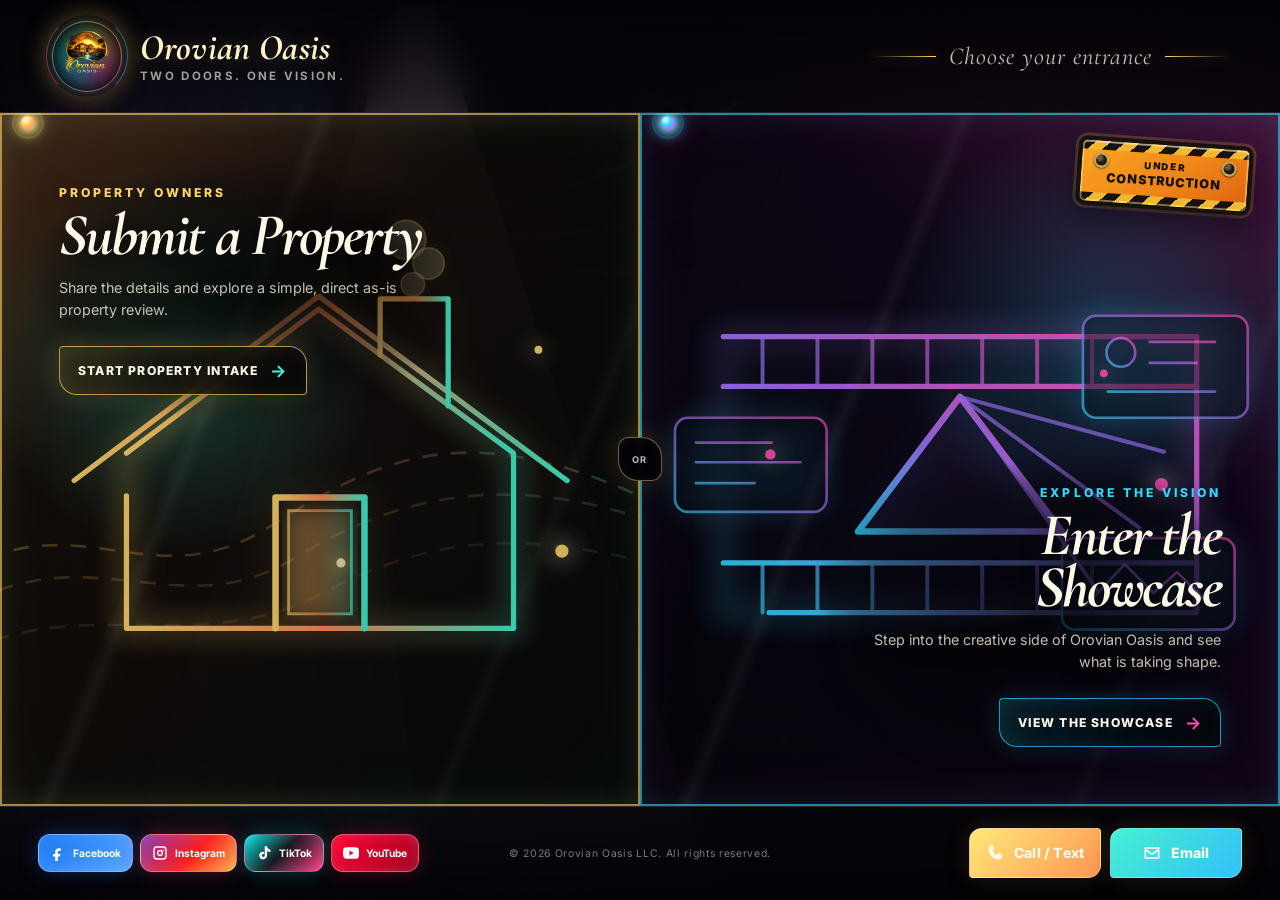
==== commit fa8af2d8: "Update index.html" ====
--- a/index.html
+++ b/index.html
@@ -237,7 +237,7 @@
         </a>
       </nav>
 
-      <p class="portal-copyright">© <span id="portalYear"></span> Orovian Oasis. All rights reserved.</p>
+      <p class="portal-copyright">© <span id="portalYear"></span> Orovian Oasis LLC. All rights reserved.</p>
 
       <div class="portal-contact-actions" aria-label="Contact Orovian Oasis">
         <a class="contact-button contact-phone" href="tel:+12054339779" data-contact="phone">
--- a/portal.css
+++ b/portal.css
@@ -1845,3 +1845,40 @@
     offset-distance: 12%;
   }
 }
+
+/* Desktop OR badge: follow the real moving split between the two grid cards.
+   The visible split is the cards' own borders, so the separate fixed divider
+   and the line segments inside the OR marker are disabled on desktop. */
+@media (min-width: 901px) {
+  .portal-stage::before {
+    content: none !important;
+    display: none !important;
+  }
+
+  .portal-center-mark {
+    top: 50% !important;
+    left: 50%;
+    width: auto !important;
+    height: auto !important;
+    display: block !important;
+    margin: 0 !important;
+    transform: translate(-50%, -50%) !important;
+    transition: left 600ms cubic-bezier(.22, .72, .16, 1) !important;
+  }
+
+  .portal-center-mark i {
+    display: none !important;
+  }
+
+  .portal-center-mark b {
+    background: rgba(5, 3, 8, .97) !important;
+  }
+
+  .portal-shell[data-active="property_intake"] .portal-center-mark {
+    left: 56%;
+  }
+
+  .portal-shell[data-active="showcase"] .portal-center-mark {
+    left: 44%;
+  }
+}
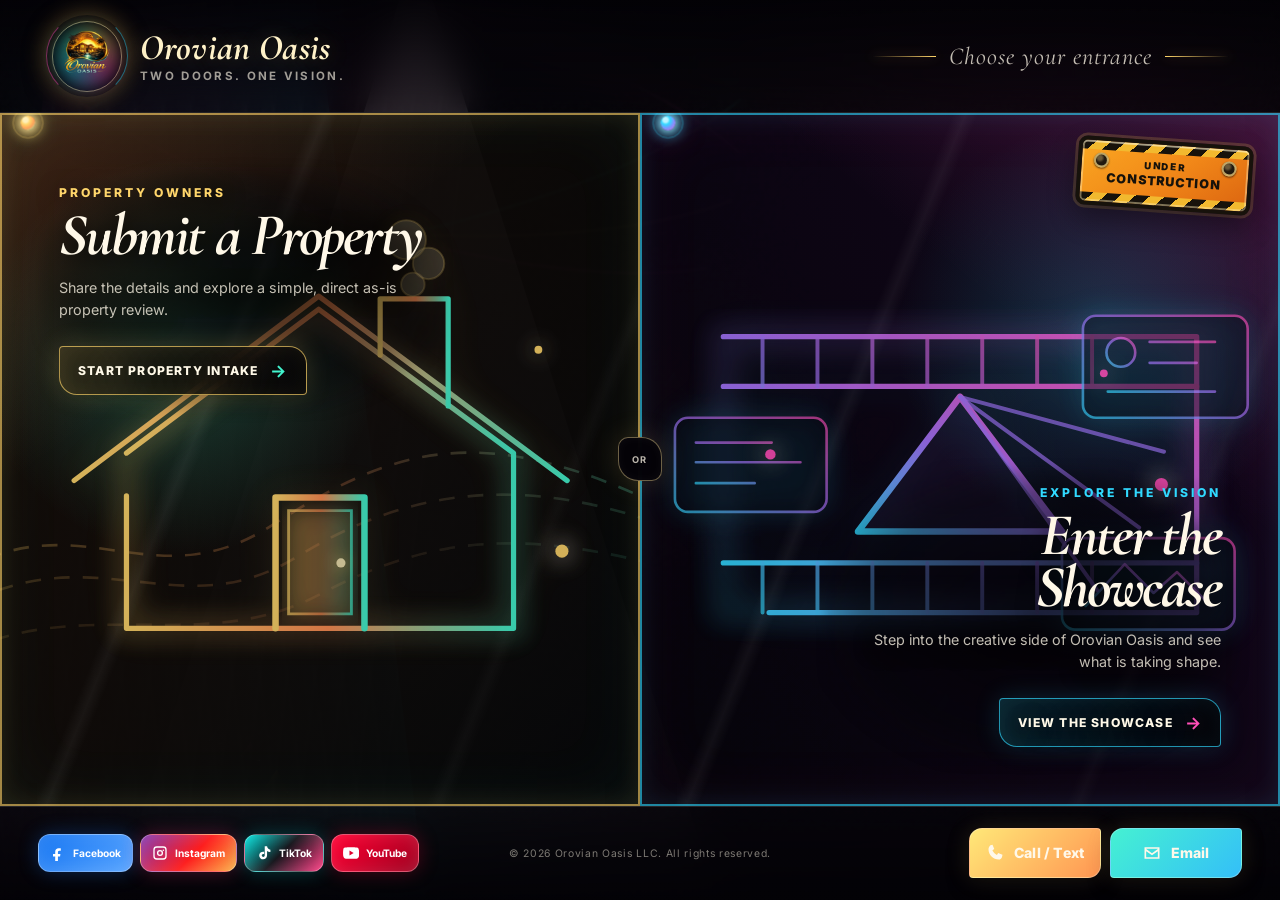
==== commit 31c55f07: "Update index.html" ====
--- a/index.html
+++ b/index.html
@@ -39,7 +39,7 @@
   /></noscript>
   <!-- End Meta Pixel Code -->
 
-  <title>Orovian Oasis | Choose Your Destination</title>
+  <title>Sell Property. Tour the Showcase. | Orovian Oasis</title>
   <meta name="description" content="Enter Orovian Oasis to submit a property for review or explore the real estate showcase." />
   <meta name="robots" content="index, follow, max-image-preview:large" />
   <link rel="canonical" href="https://orovianoasis.com/" />
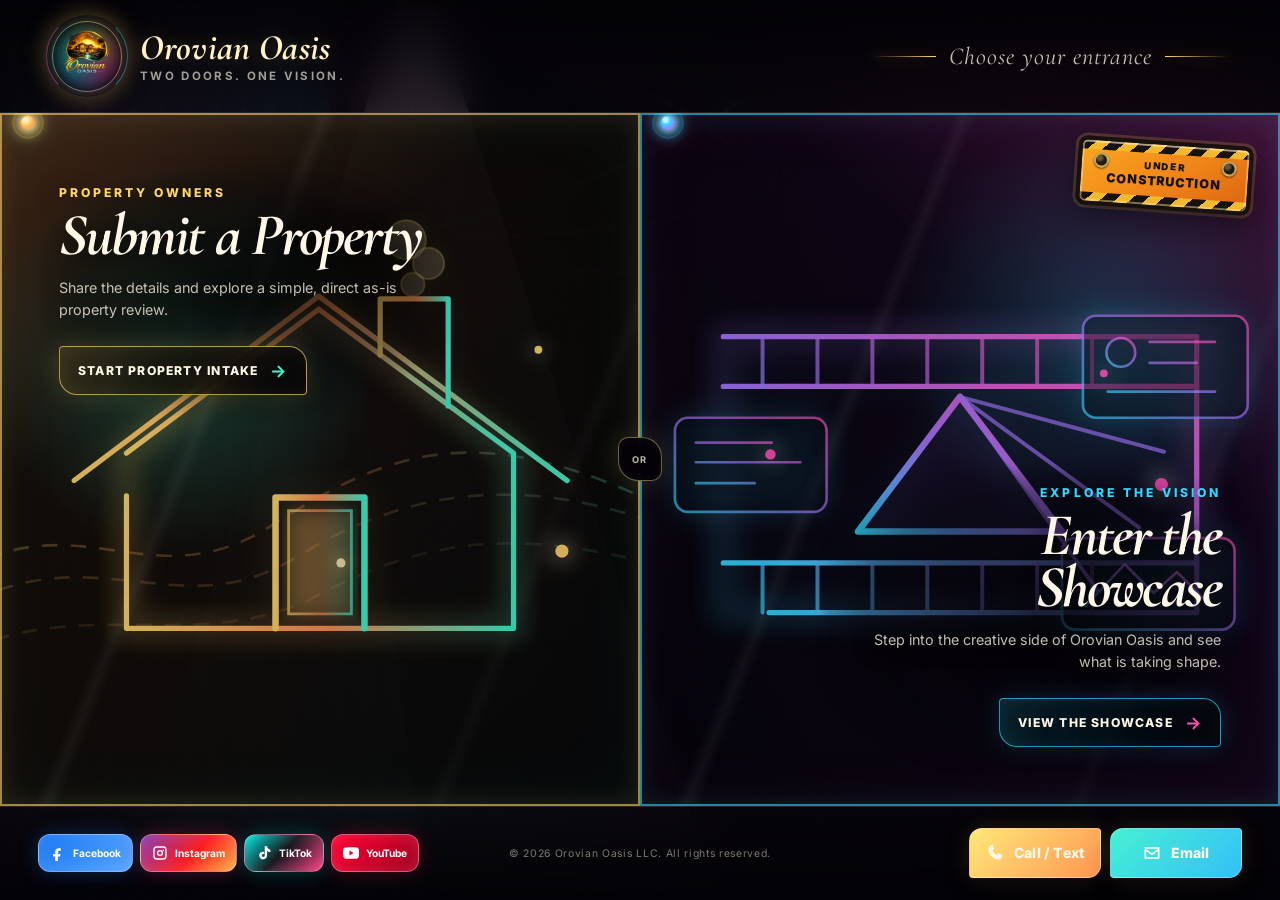
==== commit de37a38e: "Update index.html" ====
--- a/index.html
+++ b/index.html
@@ -253,5 +253,6 @@
   </div>
 
   <script src="portal.js" defer></script>
+  <script src="portal-fold.js" defer></script>
 </body>
 </html>
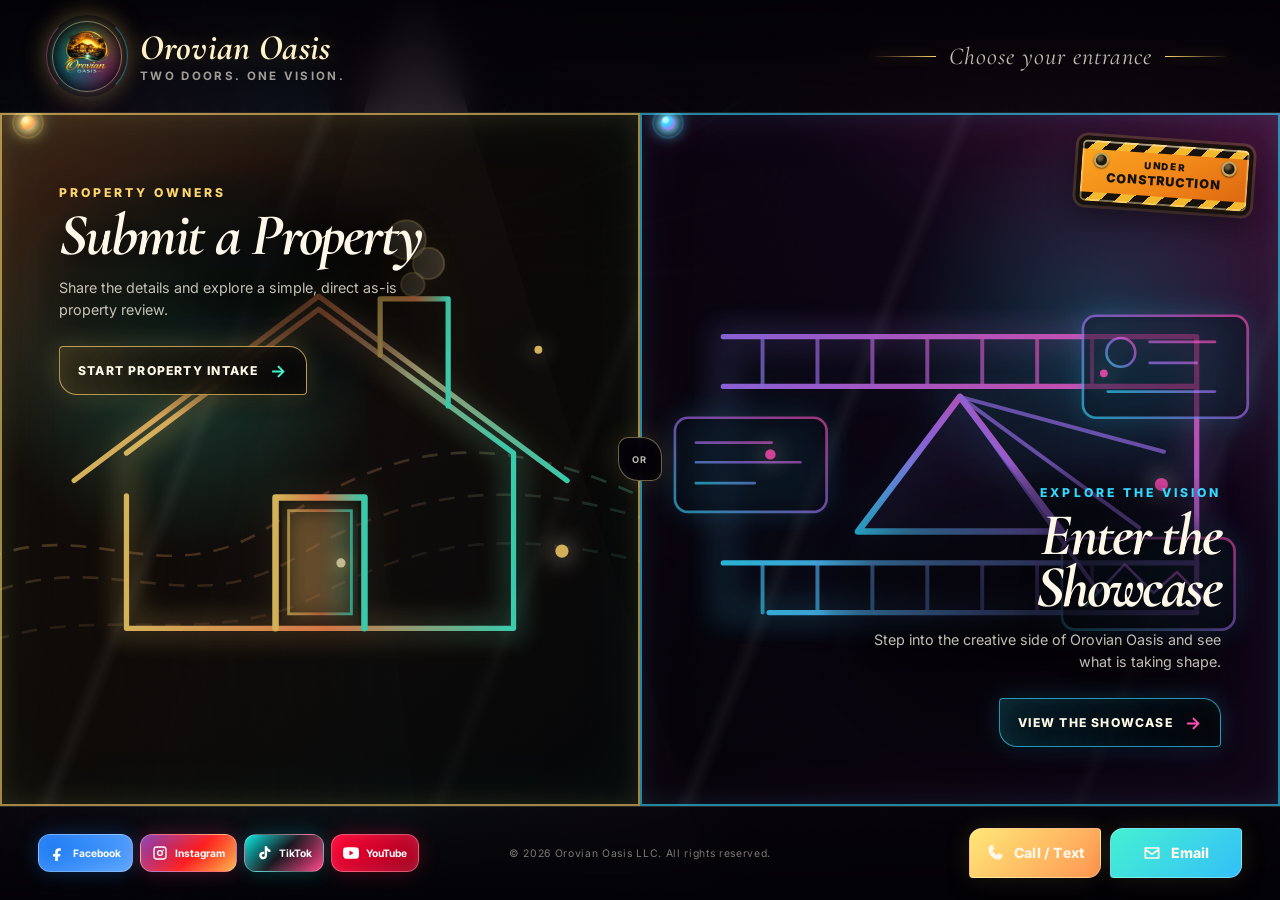
==== commit 65553fae: "Add files via upload" ====
--- a/index.html
+++ b/index.html
@@ -253,6 +253,5 @@
   </div>
 
   <script src="portal.js" defer></script>
-  <script src="portal-fold.js" defer></script>
 </body>
 </html>
--- a/portal.css
+++ b/portal.css
@@ -1882,3 +1882,150 @@
     left: 44%;
   }
 }
+
+/* ================================================================
+   WIDE TOUCH / FOLD-OPEN RENDERING PROFILE — 2026-08-08
+   ----------------------------------------------------------------
+   Goal: keep the existing animations, but reduce the animated pixel
+   footprint on unfolded Android foldables / touch tablets.
+
+   This does NOT run on:
+   - desktop/laptop pointer layouts
+   - normal phones / Fold closed (<= 900px)
+
+   The layout stays two-column. The same animation families continue;
+   only their dimensions, travel distance, and expensive glow radii are
+   reduced so Chrome has much smaller layers to composite every frame.
+   ================================================================ */
+@media (min-width: 901px) and (max-width: 1280px) and (hover: none) {
+  /* Keep repaints trapped inside each destination instead of spilling
+     across the entire unfolded viewport. */
+  .portal-choice {
+    contain: paint;
+  }
+
+  .portal-choice-intake .choice-scene,
+  .portal-choice-showcase .choice-scene {
+    inset: 4% -2% 8% -2%;
+    opacity: .80;
+    backface-visibility: hidden;
+    -webkit-backface-visibility: hidden;
+  }
+
+  /* This is the biggest change: the two large moving SVG layers are
+     smaller on the wide touch canvas, while remaining fully animated. */
+  .portal-choice-intake .choice-scene svg,
+  .portal-choice-showcase .choice-scene svg {
+    width: min(72%, 520px) !important;
+    max-width: 72%;
+    filter: drop-shadow(0 0 8px rgba(var(--accent-rgb), .16));
+  }
+
+  /* Same roaming idea, smaller travel envelope and scale. */
+  .portal-choice-intake .scene-house {
+    animation-name: houseRoamWideTouch;
+    animation-duration: 14s;
+    will-change: auto;
+  }
+
+  .portal-choice-showcase .scene-showcase {
+    animation-name: showcaseRoamWideTouch;
+    animation-duration: 16s;
+    will-change: auto;
+  }
+
+  @keyframes houseRoamWideTouch {
+    0%   { transform: translate3d(-8%,  5%, 0) rotate(-.8deg) scale(1.04); }
+    28%  { transform: translate3d( 6%, -4%, 0) rotate(.55deg) scale(1.07); }
+    57%  { transform: translate3d(-4%, -6%, 0) rotate(-.4deg) scale(1.05); }
+    78%  { transform: translate3d( 8%,  2%, 0) rotate(.7deg) scale(1.08); }
+    100% { transform: translate3d(-2%,  6%, 0) rotate(-.25deg) scale(1.05); }
+  }
+
+  @keyframes showcaseRoamWideTouch {
+    0%   { transform: translate3d( 8%, -5%, 0) rotate(.8deg) scale(1.04); }
+    27%  { transform: translate3d(-6%,  4%, 0) rotate(-.55deg) scale(1.07); }
+    54%  { transform: translate3d( 4%,  6%, 0) rotate(.4deg) scale(1.05); }
+    79%  { transform: translate3d(-8%, -2%, 0) rotate(-.7deg) scale(1.08); }
+    100% { transform: translate3d( 2%, -6%, 0) rotate(.25deg) scale(1.05); }
+  }
+
+  /* Preserve smoke/media animation; shrink only the glow work around them. */
+  .smoke-puff {
+    filter: blur(.25px) drop-shadow(0 0 4px rgba(255, 214, 107, .16));
+  }
+
+  .floating-media {
+    filter: drop-shadow(0 0 5px rgba(49, 217, 255, .17));
+  }
+
+  /* The halo itself remains visible and animated with the scene, but its
+     SVG blur pass is removed on this one device class. */
+  .house-halo,
+  .film-halo {
+    filter: none !important;
+    opacity: .13;
+  }
+
+  /* Full-screen cinema effects keep moving, but their render surfaces and
+     blur radii are smaller. */
+  .cinema-beam {
+    width: 52vw;
+    height: 112vh;
+    opacity: .13;
+    filter: blur(3px);
+  }
+
+  .cinema-ribbon {
+    width: 48vw;
+    height: 20vh;
+    filter: blur(.5px) drop-shadow(0 0 8px currentColor);
+  }
+
+  .cinema-grain {
+    opacity: .045;
+    mix-blend-mode: normal;
+    background-size: 120px 120px;
+    animation-duration: .46s;
+  }
+
+  .cinema-prism {
+    filter: drop-shadow(0 0 5px var(--color-a));
+  }
+
+  /* Keep the orbiting tracers, just reduce the glow footprint. */
+  .lane-trace-orb {
+    width: 12px;
+    height: 12px;
+  }
+
+  .lane-trace-orb::before {
+    inset: -5px;
+    filter: blur(.2px);
+  }
+
+  .lane-trace-orb::after {
+    inset: -11px;
+    filter: blur(3px);
+    opacity: .30;
+  }
+
+  /* Large live backdrop blurs re-sample all animated pixels behind them.
+     Smaller blurs keep the glass look without forcing giant repaint areas. */
+  .portal-header {
+    backdrop-filter: blur(7px) saturate(1.12);
+    -webkit-backdrop-filter: blur(7px) saturate(1.12);
+  }
+
+  .portal-footer {
+    backdrop-filter: blur(7px) saturate(1.12);
+    -webkit-backdrop-filter: blur(7px) saturate(1.12);
+  }
+
+  .choice-button,
+  .portal-center-mark b {
+    backdrop-filter: blur(6px);
+    -webkit-backdrop-filter: blur(6px);
+  }
+}
+
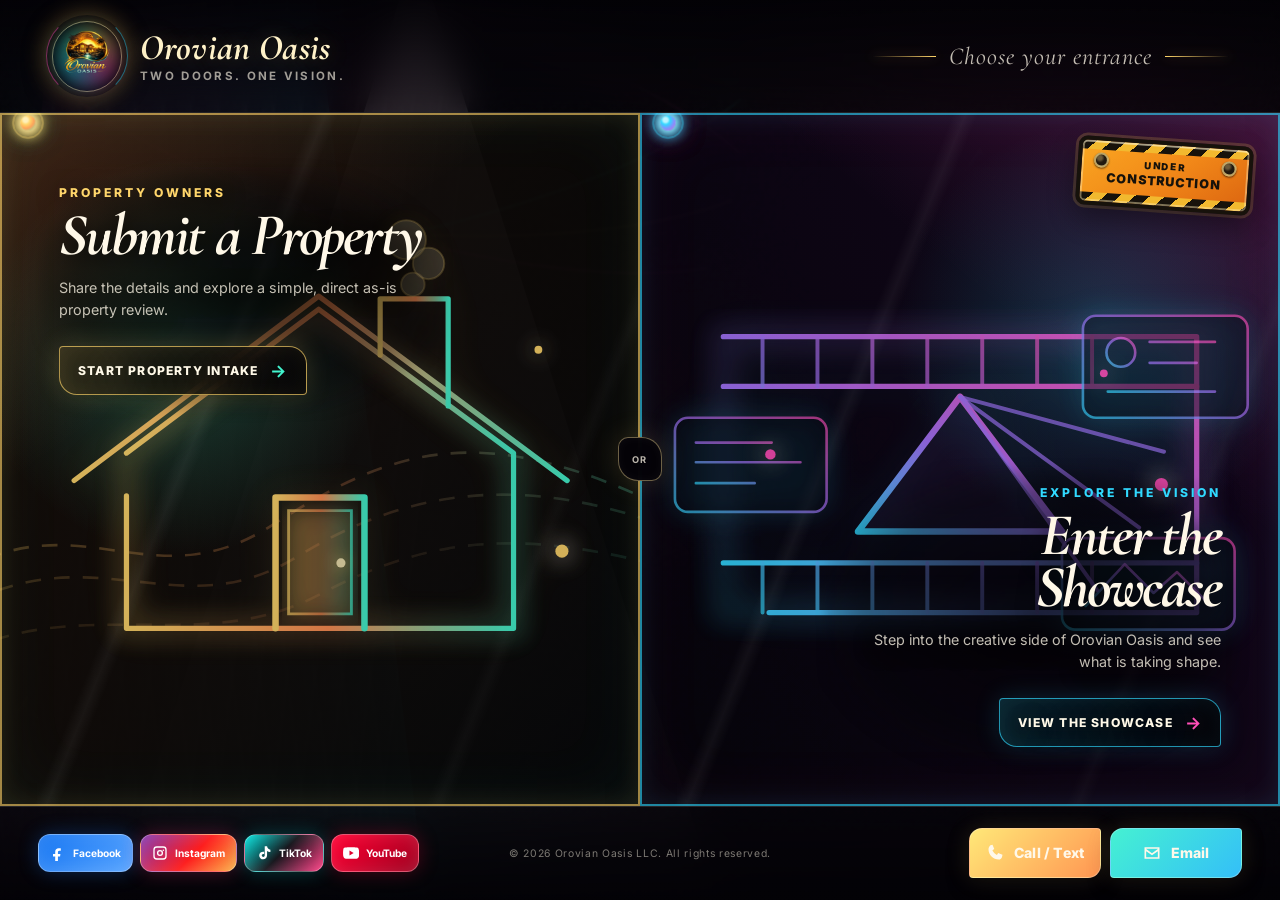
==== commit 8901c191: "Add files via upload" ====
--- a/index.html
+++ b/index.html
@@ -122,7 +122,8 @@
     <main class="portal-stage" aria-label="Choose an Orovian Oasis destination">
       <a class="portal-choice portal-choice-intake" href="property-intake.html" data-portal-destination="property_intake" aria-label="Submit a property for review">
         <span class="choice-backdrop" aria-hidden="true"></span>
-        <span class="lane-trace-orb lane-trace-orb-intake" aria-hidden="true"></span>
+        <span class="lane-trace-orb lane-trace-orb-intake lane-trace-orb-primary" aria-hidden="true"></span>
+        <span class="lane-trace-orb lane-trace-orb-intake lane-trace-orb-secondary" aria-hidden="true"></span>
         <span class="choice-scene" aria-hidden="true">
           <svg class="scene-house" viewBox="0 0 520 320">
             <defs>
@@ -164,7 +165,8 @@
 
       <a class="portal-choice portal-choice-showcase" href="https://showcase.orovianoasis.com" data-portal-destination="showcase" aria-label="Enter the Orovian Oasis showcase">
         <span class="choice-backdrop" aria-hidden="true"></span>
-        <span class="lane-trace-orb lane-trace-orb-showcase" aria-hidden="true"></span>
+        <span class="lane-trace-orb lane-trace-orb-showcase lane-trace-orb-primary" aria-hidden="true"></span>
+        <span class="lane-trace-orb lane-trace-orb-showcase lane-trace-orb-secondary" aria-hidden="true"></span>
         <!-- SHOWCASE STATUS STICKER: remove this span and the matching CSS block to remove the label. -->
         <span class="showcase-status-sticker" aria-label="Showcase status: under construction">
           <span>Under</span>
--- a/portal.css
+++ b/portal.css
@@ -1741,7 +1741,6 @@
     0 0 8px #fff4be,
     0 0 17px rgba(255, 214, 107, .95),
     0 0 30px rgba(66, 245, 207, .62);
-  animation-direction: normal;
 }
 
 .lane-trace-orb-showcase {
@@ -1751,7 +1750,27 @@
     0 0 8px #eafcff,
     0 0 17px rgba(49, 217, 255, .95),
     0 0 30px rgba(255, 79, 184, .62);
+}
+
+/* Two perimeter tracers per destination. The paired orbs travel the same
+   border in opposite directions and start half a circuit apart. */
+.lane-trace-orb-intake.lane-trace-orb-primary {
+  animation-direction: normal;
+  animation-delay: 0s;
+}
+
+.lane-trace-orb-intake.lane-trace-orb-secondary {
   animation-direction: reverse;
+  animation-delay: -5.75s;
+}
+
+.lane-trace-orb-showcase.lane-trace-orb-primary {
+  animation-direction: reverse;
+  animation-delay: 0s;
+}
+
+.lane-trace-orb-showcase.lane-trace-orb-secondary {
+  animation-direction: normal;
   animation-delay: -5.75s;
 }
 
@@ -1822,6 +1841,17 @@
     animation-duration: 10.5s;
   }
 
+  /* Mobile phase spacing keeps both opposite-direction orbs clearly visible. */
+  .lane-trace-orb-intake.lane-trace-orb-primary,
+  .lane-trace-orb-showcase.lane-trace-orb-primary {
+    animation-delay: 0s;
+  }
+
+  .lane-trace-orb-intake.lane-trace-orb-secondary,
+  .lane-trace-orb-showcase.lane-trace-orb-secondary {
+    animation-delay: -5.25s;
+  }
+
   .showcase-status-sticker {
     padding-inline: 21px;
   }
@@ -1883,149 +1913,367 @@
   }
 }
 
-/* ================================================================
-   WIDE TOUCH / FOLD-OPEN RENDERING PROFILE — 2026-08-08
-   ----------------------------------------------------------------
-   Goal: keep the existing animations, but reduce the animated pixel
-   footprint on unfolded Android foldables / touch tablets.
-
-   This does NOT run on:
-   - desktop/laptop pointer layouts
-   - normal phones / Fold closed (<= 900px)
-
-   The layout stays two-column. The same animation families continue;
-   only their dimensions, travel distance, and expensive glow radii are
-   reduced so Chrome has much smaller layers to composite every frame.
-   ================================================================ */
-@media (min-width: 901px) and (max-width: 1280px) and (hover: none) {
-  /* Keep repaints trapped inside each destination instead of spilling
-     across the entire unfolded viewport. */
-  .portal-choice {
-    contain: paint;
-  }
-
-  .portal-choice-intake .choice-scene,
-  .portal-choice-showcase .choice-scene {
-    inset: 4% -2% 8% -2%;
-    opacity: .80;
-    backface-visibility: hidden;
-    -webkit-backface-visibility: hidden;
-  }
-
-  /* This is the biggest change: the two large moving SVG layers are
-     smaller on the wide touch canvas, while remaining fully animated. */
-  .portal-choice-intake .choice-scene svg,
-  .portal-choice-showcase .choice-scene svg {
-    width: min(72%, 520px) !important;
-    max-width: 72%;
-    filter: drop-shadow(0 0 8px rgba(var(--accent-rgb), .16));
-  }
-
-  /* Same roaming idea, smaller travel envelope and scale. */
-  .portal-choice-intake .scene-house {
-    animation-name: houseRoamWideTouch;
-    animation-duration: 14s;
-    will-change: auto;
-  }
-
-  .portal-choice-showcase .scene-showcase {
-    animation-name: showcaseRoamWideTouch;
-    animation-duration: 16s;
-    will-change: auto;
-  }
-
-  @keyframes houseRoamWideTouch {
-    0%   { transform: translate3d(-8%,  5%, 0) rotate(-.8deg) scale(1.04); }
-    28%  { transform: translate3d( 6%, -4%, 0) rotate(.55deg) scale(1.07); }
-    57%  { transform: translate3d(-4%, -6%, 0) rotate(-.4deg) scale(1.05); }
-    78%  { transform: translate3d( 8%,  2%, 0) rotate(.7deg) scale(1.08); }
-    100% { transform: translate3d(-2%,  6%, 0) rotate(-.25deg) scale(1.05); }
-  }
-
-  @keyframes showcaseRoamWideTouch {
-    0%   { transform: translate3d( 8%, -5%, 0) rotate(.8deg) scale(1.04); }
-    27%  { transform: translate3d(-6%,  4%, 0) rotate(-.55deg) scale(1.07); }
-    54%  { transform: translate3d( 4%,  6%, 0) rotate(.4deg) scale(1.05); }
-    79%  { transform: translate3d(-8%, -2%, 0) rotate(-.7deg) scale(1.08); }
-    100% { transform: translate3d( 2%, -6%, 0) rotate(.25deg) scale(1.05); }
-  }
-
-  /* Preserve smoke/media animation; shrink only the glow work around them. */
-  .smoke-puff {
-    filter: blur(.25px) drop-shadow(0 0 4px rgba(255, 214, 107, .16));
-  }
-
-  .floating-media {
-    filter: drop-shadow(0 0 5px rgba(49, 217, 255, .17));
-  }
-
-  /* The halo itself remains visible and animated with the scene, but its
-     SVG blur pass is removed on this one device class. */
-  .house-halo,
-  .film-halo {
-    filter: none !important;
-    opacity: .13;
-  }
-
-  /* Full-screen cinema effects keep moving, but their render surfaces and
-     blur radii are smaller. */
-  .cinema-beam {
-    width: 52vw;
-    height: 112vh;
-    opacity: .13;
-    filter: blur(3px);
-  }
-
-  .cinema-ribbon {
-    width: 48vw;
-    height: 20vh;
-    filter: blur(.5px) drop-shadow(0 0 8px currentColor);
-  }
-
-  .cinema-grain {
-    opacity: .045;
-    mix-blend-mode: normal;
-    background-size: 120px 120px;
-    animation-duration: .46s;
-  }
-
-  .cinema-prism {
-    filter: drop-shadow(0 0 5px var(--color-a));
-  }
-
-  /* Keep the orbiting tracers, just reduce the glow footprint. */
-  .lane-trace-orb {
-    width: 12px;
-    height: 12px;
-  }
-
-  .lane-trace-orb::before {
-    inset: -5px;
-    filter: blur(.2px);
-  }
-
-  .lane-trace-orb::after {
-    inset: -11px;
-    filter: blur(3px);
-    opacity: .30;
-  }
-
-  /* Large live backdrop blurs re-sample all animated pixels behind them.
-     Smaller blurs keep the glass look without forcing giant repaint areas. */
-  .portal-header {
-    backdrop-filter: blur(7px) saturate(1.12);
-    -webkit-backdrop-filter: blur(7px) saturate(1.12);
-  }
-
-  .portal-footer {
-    backdrop-filter: blur(7px) saturate(1.12);
-    -webkit-backdrop-filter: blur(7px) saturate(1.12);
-  }
-
-  .choice-button,
-  .portal-center-mark b {
-    backdrop-filter: blur(6px);
-    -webkit-backdrop-filter: blur(6px);
-  }
-}
-
+/* Unfolded Fold / wide-touch compositor profile (2026-08-08)
+   Activated by portal.js from real viewport geometry + touch capabilities.
+   Goal: preserve the cinematic portal while keeping animated paint bounds small
+   and avoiding Android Chrome's most fragile filtered/composited combinations. */
+.portal-shell.is-wide-touch {
+  --header-height: clamp(76px, 9.5svh, 94px);
+  --footer-height: clamp(78px, 9.8svh, 96px);
+}
+
+.portal-shell.is-wide-touch .portal-stage,
+.portal-shell.is-wide-touch[data-active="property_intake"] .portal-stage,
+.portal-shell.is-wide-touch[data-active="showcase"] .portal-stage {
+  grid-template-columns: minmax(0, 1fr) minmax(0, 1fr);
+  grid-template-rows: minmax(0, 1fr);
+  transition: none;
+  contain: layout paint;
+}
+
+.portal-shell.is-wide-touch .portal-choice {
+  min-width: 0;
+  padding: clamp(18px, 2.8vw, 30px);
+  contain: paint;
+}
+
+.portal-shell.is-wide-touch .portal-choice-intake {
+  align-items: flex-start;
+}
+
+.portal-shell.is-wide-touch .portal-choice-showcase {
+  align-items: flex-end;
+}
+
+.portal-shell.is-wide-touch .portal-choice-intake .choice-copy,
+.portal-shell.is-wide-touch .portal-choice-showcase .choice-copy {
+  width: min(88%, 410px);
+}
+
+.portal-shell.is-wide-touch .portal-choice-intake .choice-copy {
+  margin: 0;
+  align-items: flex-start;
+  text-align: left;
+}
+
+.portal-shell.is-wide-touch .portal-choice-showcase .choice-copy {
+  margin: 0 0 0 auto;
+  align-items: flex-end;
+  text-align: right;
+}
+
+.portal-shell.is-wide-touch .choice-title {
+  font-size: clamp(2.05rem, 4.8vw, 3.35rem);
+}
+
+.portal-shell.is-wide-touch .choice-description {
+  max-width: 330px;
+  margin-top: 10px;
+  font-size: clamp(.72rem, 1.55vw, .9rem);
+  line-height: 1.42;
+}
+
+.portal-shell.is-wide-touch .choice-kicker {
+  font-size: clamp(.56rem, 1.15vw, .7rem);
+}
+
+.portal-shell.is-wide-touch .choice-button {
+  margin-top: 14px;
+  padding: 11px 14px;
+  backdrop-filter: none;
+  -webkit-backdrop-filter: none;
+  background:
+    linear-gradient(110deg, rgba(var(--accent-rgb), .18), rgba(5,4,8,.88)),
+    rgba(5,4,8,.82);
+}
+
+/* The normal-phone fix already moves the scene wrapper instead of the filtered
+   SVG. Wide-touch keeps that architecture, shrinks the canvas, and removes the
+   expensive filters from the moving descendants. */
+.portal-shell.is-wide-touch .portal-choice-intake .scene-house,
+.portal-shell.is-wide-touch .portal-choice-showcase .scene-showcase {
+  animation: none !important;
+  transform: none !important;
+  will-change: auto;
+}
+
+.portal-shell.is-wide-touch .portal-choice-intake .choice-scene,
+.portal-shell.is-wide-touch .portal-choice-showcase .choice-scene {
+  opacity: .72;
+  place-items: center;
+  backface-visibility: hidden;
+  -webkit-backface-visibility: hidden;
+  will-change: auto;
+}
+
+.portal-shell.is-wide-touch .portal-choice-intake .choice-scene {
+  inset: 27% -2% 2% 10%;
+  animation: intakeSceneDriftWideTouch 18s ease-in-out infinite alternate;
+}
+
+.portal-shell.is-wide-touch .portal-choice-showcase .choice-scene {
+  inset: 2% 10% 27% -2%;
+  animation: showcaseSceneDriftWideTouch 19s ease-in-out infinite alternate;
+}
+
+.portal-shell.is-wide-touch .portal-choice-intake .choice-scene svg,
+.portal-shell.is-wide-touch .portal-choice-showcase .choice-scene svg {
+  width: min(90%, 470px) !important;
+  max-width: 90%;
+  transform: none !important;
+  filter: none;
+}
+
+.portal-shell.is-wide-touch .house-halo,
+.portal-shell.is-wide-touch .film-halo,
+.portal-shell.is-wide-touch .door-light {
+  filter: none;
+}
+
+.portal-shell.is-wide-touch .house-halo,
+.portal-shell.is-wide-touch .film-halo {
+  stroke-width: 9;
+  opacity: .2;
+}
+
+.portal-shell.is-wide-touch .smoke-puff,
+.portal-shell.is-wide-touch .house-spark,
+.portal-shell.is-wide-touch .showcase-spark,
+.portal-shell.is-wide-touch .floating-media {
+  filter: none;
+}
+
+.portal-shell.is-wide-touch .smoke-puff {
+  fill: rgba(255, 239, 203, .16);
+}
+
+.portal-shell.is-wide-touch .floating-media {
+  animation: mediaFloatWideTouch 9.5s ease-in-out infinite;
+}
+
+/* Keep the atmosphere animated, but stop repainting several full-resolution,
+   blurred/blended surfaces every frame on the high-DPR inner display. */
+.portal-shell.is-wide-touch .cinema-beam {
+  width: 56vw;
+  height: 108vh;
+  opacity: .11;
+  filter: none;
+  mix-blend-mode: normal;
+}
+
+.portal-shell.is-wide-touch .cinema-ribbon {
+  width: 54vw;
+  height: 20vh;
+  opacity: .15;
+  filter: none;
+}
+
+.portal-shell.is-wide-touch .cinema-curtain {
+  filter: none;
+  opacity: .34;
+}
+
+.portal-shell.is-wide-touch .cinema-grain {
+  opacity: .045;
+  mix-blend-mode: normal;
+  animation: none;
+}
+
+.portal-shell.is-wide-touch .cinema-prism {
+  filter: none;
+}
+
+.portal-shell.is-wide-touch .cinema-prism:nth-child(n + 11) {
+  display: none;
+}
+
+.portal-shell.is-wide-touch .portal-header,
+.portal-shell.is-wide-touch .portal-footer {
+  backdrop-filter: none;
+  -webkit-backdrop-filter: none;
+}
+
+.portal-shell.is-wide-touch .portal-header {
+  justify-content: space-between;
+  padding-inline: clamp(18px, 3vw, 30px);
+  background: linear-gradient(180deg, rgba(3,2,6,.98), rgba(3,2,6,.78));
+}
+
+.portal-shell.is-wide-touch .portal-header-cue {
+  display: flex;
+  font-size: clamp(.92rem, 2vw, 1.25rem);
+}
+
+.portal-shell.is-wide-touch .portal-footer {
+  grid-template-columns: minmax(0, 1fr) auto minmax(0, 1fr);
+  grid-template-rows: 1fr;
+  gap: clamp(8px, 1.5vw, 18px);
+  padding: 7px clamp(12px, 2.2vw, 24px) max(7px, env(safe-area-inset-bottom));
+  background: linear-gradient(180deg, rgba(5,3,8,.9), rgba(3,2,6,.99));
+}
+
+.portal-shell.is-wide-touch .portal-copyright {
+  grid-column: auto;
+  grid-row: auto;
+  max-width: 145px;
+  font-size: .52rem;
+  line-height: 1.18;
+  white-space: normal;
+}
+
+.portal-shell.is-wide-touch .portal-socials a {
+  width: 32px;
+  height: 32px;
+}
+
+.portal-shell.is-wide-touch .contact-button {
+  min-width: 84px;
+  height: 40px;
+  padding-inline: 9px;
+}
+
+.portal-shell.is-wide-touch .contact-button span {
+  font-size: .69rem;
+}
+
+.portal-shell.is-wide-touch .choice-copy::before {
+  filter: none;
+  background: radial-gradient(ellipse at center, rgba(3,2,6,.84), rgba(3,2,6,.56) 58%, transparent 82%);
+}
+
+.portal-shell.is-wide-touch .portal-center-mark {
+  top: 50% !important;
+  left: 50% !important;
+  width: auto !important;
+  height: auto !important;
+  display: block !important;
+  margin: 0 !important;
+  transform: translate(-50%, -50%) !important;
+  transition: none !important;
+}
+
+.portal-shell.is-wide-touch .portal-center-mark i {
+  display: none !important;
+}
+
+.portal-shell.is-wide-touch .portal-center-mark b {
+  width: 42px;
+  height: 42px;
+  background: rgba(5, 3, 8, .97) !important;
+  backdrop-filter: none;
+  -webkit-backdrop-filter: none;
+}
+
+.portal-shell.is-wide-touch .portal-stage::before {
+  content: none !important;
+  display: none !important;
+}
+
+/* Touch Chrome can retain :hover after a tap. Do not let that transient state
+   scale filtered artwork or change panel brightness on the wide-touch profile. */
+.portal-shell.is-wide-touch .portal-choice:hover {
+  filter: none;
+}
+
+.portal-shell.is-wide-touch .portal-choice:hover .choice-backdrop {
+  transform: none;
+  filter: none;
+}
+
+.portal-shell.is-wide-touch .portal-choice:hover .choice-scene {
+  opacity: .72;
+}
+
+.portal-shell.is-wide-touch .portal-choice:hover .choice-copy {
+  transform: none;
+}
+
+.portal-shell.is-wide-touch .portal-choice:hover .choice-button {
+  color: #fff9e8;
+  background:
+    linear-gradient(110deg, rgba(var(--accent-rgb), .18), rgba(5,4,8,.88)),
+    rgba(5,4,8,.82);
+  box-shadow: 0 0 26px rgba(var(--accent-rgb), .16), inset 0 0 20px rgba(var(--accent-rgb), .06);
+  transform: none;
+}
+
+.portal-shell.is-wide-touch .portal-choice:hover .choice-button b {
+  color: var(--accent-b);
+  transform: none;
+}
+
+.portal-shell.is-wide-touch .portal-choice:hover .showcase-status-sticker {
+  transform: rotate(3deg) scale(.94);
+}
+
+.portal-shell.is-wide-touch .lane-trace-orb {
+  width: 12px;
+  height: 12px;
+  offset-path: inset(7px round 14px);
+  animation-duration: 14s;
+  will-change: auto;
+}
+
+.portal-shell.is-wide-touch .lane-trace-orb::before {
+  inset: -6px;
+  filter: none;
+  opacity: .24;
+}
+
+.portal-shell.is-wide-touch .lane-trace-orb::after {
+  inset: -11px;
+  filter: none;
+  opacity: .22;
+}
+
+.portal-shell.is-wide-touch .lane-trace-orb-intake {
+  box-shadow: 0 0 7px #fff4be, 0 0 14px rgba(255, 214, 107, .78);
+}
+
+.portal-shell.is-wide-touch .lane-trace-orb-showcase {
+  box-shadow: 0 0 7px #eafcff, 0 0 14px rgba(49, 217, 255, .78);
+}
+
+.portal-shell.is-wide-touch .showcase-status-sticker {
+  top: 14px;
+  right: 14px;
+  min-width: 128px;
+  padding: 14px 20px 15px;
+  border-width: 3px;
+  transform: rotate(3deg) scale(.94);
+  transform-origin: top right;
+}
+
+.portal-shell.is-wide-touch .showcase-status-sticker::before,
+.portal-shell.is-wide-touch .showcase-status-sticker::after {
+  top: 9px;
+  width: 8px;
+  height: 8px;
+}
+
+.portal-shell.is-wide-touch .showcase-status-sticker span {
+  font-size: .53rem;
+}
+
+.portal-shell.is-wide-touch .showcase-status-sticker strong {
+  font-size: .72rem;
+}
+
+@keyframes intakeSceneDriftWideTouch {
+  0%   { transform: translate3d(-2.5%, 2.5%, 0); }
+  36%  { transform: translate3d(3.2%, -2%, 0); }
+  72%  { transform: translate3d(-1.5%, -3.2%, 0); }
+  100% { transform: translate3d(3.5%, 1.5%, 0); }
+}
+
+@keyframes showcaseSceneDriftWideTouch {
+  0%   { transform: translate3d(2.5%, -2.5%, 0); }
+  36%  { transform: translate3d(-3.2%, 2%, 0); }
+  72%  { transform: translate3d(1.5%, 3.2%, 0); }
+  100% { transform: translate3d(-3.5%, -1.5%, 0); }
+}
+
+@keyframes mediaFloatWideTouch {
+  0%, 100% { transform: translate3d(-7px, 5px, 0) rotate(-1deg); opacity: .58; }
+  50%      { transform: translate3d(9px, -7px, 0) rotate(1deg); opacity: .84; }
+}
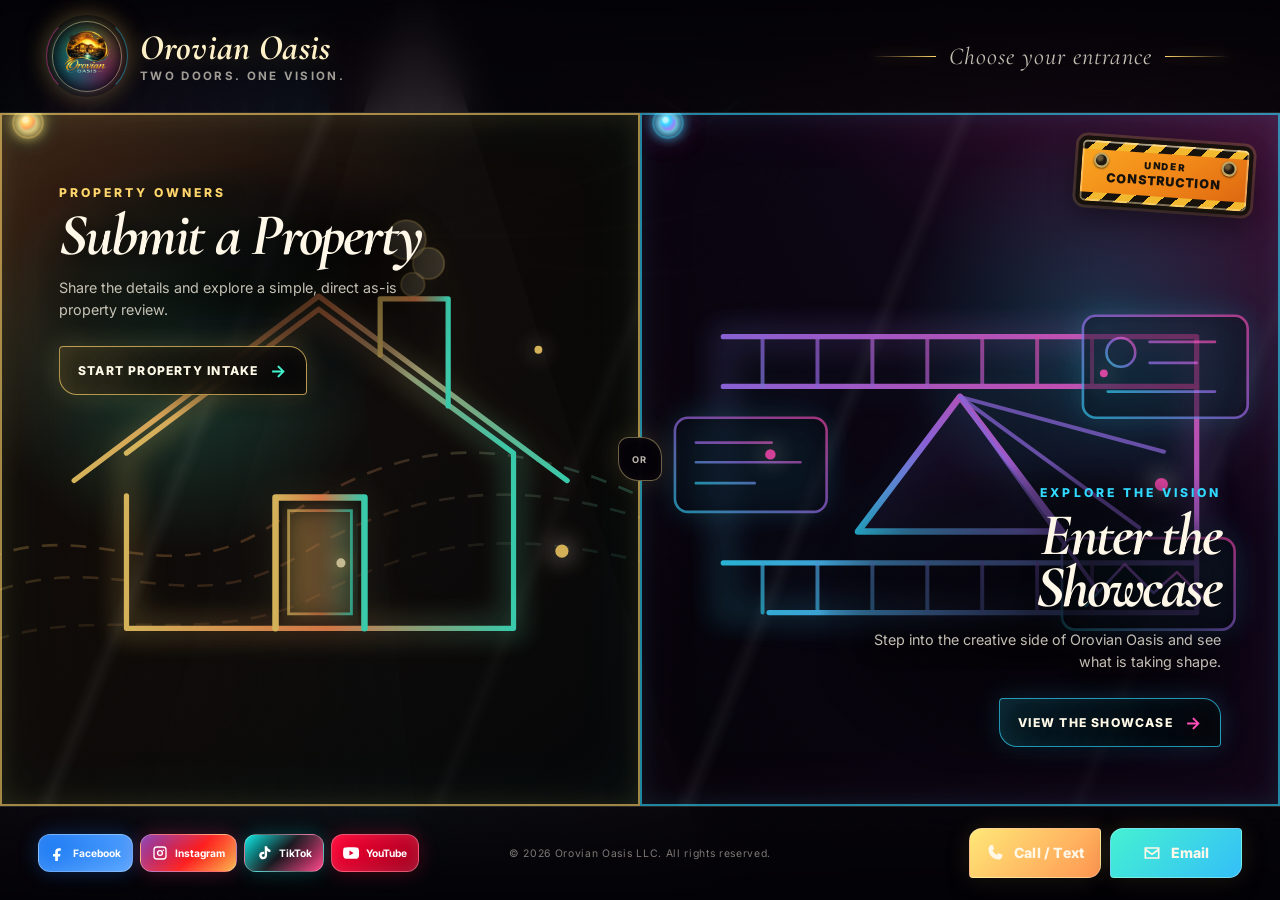
==== commit 8f64cd72: "Add files via upload" ====
--- a/index.html
+++ b/index.html
@@ -79,7 +79,13 @@
   <link rel="preconnect" href="https://fonts.googleapis.com" />
   <link rel="preconnect" href="https://fonts.gstatic.com" crossorigin />
   <link href="https://fonts.googleapis.com/css2?family=Cormorant+Garamond:ital,wght@1,600;1,700&family=Inter:wght@400;500;600;700;800&display=swap" rel="stylesheet" />
+  <script src="portal-profile.js"></script>
+
   <link rel="stylesheet" href="portal.css" />
+  <link rel="stylesheet" href="portal-desktop.css" />
+  <link rel="stylesheet" href="portal-mobile.css" />
+  <link rel="stylesheet" href="portal-tablet.css" />
+  <link rel="stylesheet" href="portal-fold-open.css" />
   <link rel="icon" type="image/png" href="/assets/logo.png?v=2" />
   <link rel="shortcut icon" href="/assets/logo.png?v=2" />
   <link rel="apple-touch-icon" href="/assets/logo.png?v=2" />
--- a/portal-desktop.css
+++ b/portal-desktop.css
@@ -0,0 +1,30 @@
+/* ================================================================
+   OROVIAN OASIS — DESKTOP PORTAL OVERRIDES
+   Edit desktop-only animation/rendering behavior here.
+   Shared layout and styling remain in portal.css.
+   ================================================================ */
+
+html[data-portal-profile="desktop"] .portal-stage {
+  transition: grid-template-columns 600ms cubic-bezier(.22,.72,.16,1);
+}
+
+/* Keep the OR badge attached to the real moving split. */
+html[data-portal-profile="desktop"] .portal-center-mark {
+  top: 50% !important;
+  left: 50%;
+  transform: translate(-50%, -50%) !important;
+  transition: left 600ms cubic-bezier(.22,.72,.16,1) !important;
+}
+
+html[data-portal-profile="desktop"] .portal-shell[data-active="property_intake"] .portal-center-mark {
+  left: 56%;
+}
+
+html[data-portal-profile="desktop"] .portal-shell[data-active="showcase"] .portal-center-mark {
+  left: 44%;
+}
+
+/* Desktop keeps both perimeter orbs active in opposite directions. */
+html[data-portal-profile="desktop"] .lane-trace-orb {
+  animation-duration: 11.5s;
+}
--- a/portal-mobile.css
+++ b/portal-mobile.css
@@ -0,0 +1,28 @@
+/* ================================================================
+   OROVIAN OASIS — MOBILE / CLOSED-FOLD OVERRIDES
+   Edit phone and closed-fold animation/rendering behavior here.
+   ================================================================ */
+
+html[data-portal-profile="mobile"] .lane-trace-orb {
+  width: 12px;
+  height: 12px;
+  offset-path: inset(7px round 13px);
+  animation-duration: 10.5s;
+}
+
+/* Two visible mobile tracers per destination, traveling opposite ways. */
+html[data-portal-profile="mobile"] .lane-trace-orb-intake.lane-trace-orb-primary,
+html[data-portal-profile="mobile"] .lane-trace-orb-showcase.lane-trace-orb-primary {
+  animation-delay: 0s;
+}
+
+html[data-portal-profile="mobile"] .lane-trace-orb-intake.lane-trace-orb-secondary,
+html[data-portal-profile="mobile"] .lane-trace-orb-showcase.lane-trace-orb-secondary {
+  animation-delay: -5.25s;
+}
+
+/* Touch devices should never inherit desktop hover expansion. */
+html[data-portal-profile="mobile"] .portal-shell[data-active="property_intake"] .portal-stage,
+html[data-portal-profile="mobile"] .portal-shell[data-active="showcase"] .portal-stage {
+  grid-template-columns: 1fr;
+}
--- a/portal-tablet.css
+++ b/portal-tablet.css
@@ -0,0 +1,24 @@
+/* ================================================================
+   OROVIAN OASIS — TABLET OVERRIDES
+   Edit tablet-only animation/rendering behavior here.
+   This profile is intentionally separate from unfolded foldables.
+   ================================================================ */
+
+html[data-portal-profile="tablet"] .lane-trace-orb {
+  animation-duration: 12s;
+}
+
+html[data-portal-profile="tablet"] .lane-trace-orb-intake.lane-trace-orb-secondary,
+html[data-portal-profile="tablet"] .lane-trace-orb-showcase.lane-trace-orb-secondary {
+  animation-delay: -6s;
+}
+
+/* Coarse-pointer tablets do not need desktop hover-driven panel resizing. */
+html[data-portal-profile="tablet"] .portal-stage {
+  transition: none;
+}
+
+html[data-portal-profile="tablet"] .portal-shell[data-active="property_intake"] .portal-stage,
+html[data-portal-profile="tablet"] .portal-shell[data-active="showcase"] .portal-stage {
+  grid-template-columns: 1fr 1fr;
+}
--- a/portal-fold-open.css
+++ b/portal-fold-open.css
@@ -0,0 +1,67 @@
+/* ================================================================
+   OROVIAN OASIS — UNFOLDED FOLD / WIDE-TOUCH OVERRIDES
+   Edit ONLY this file for unfolded-fold animation stability.
+   Closed foldables use portal-mobile.css automatically.
+   ================================================================ */
+
+/* Keep the unfolded profile visually active but compositor-friendly. */
+html[data-portal-profile="fold-open"] .cinema-grain {
+  animation: none !important;
+  mix-blend-mode: normal !important;
+}
+
+html[data-portal-profile="fold-open"] .portal-header,
+html[data-portal-profile="fold-open"] .portal-footer {
+  backdrop-filter: none !important;
+  -webkit-backdrop-filter: none !important;
+}
+
+html[data-portal-profile="fold-open"] .cinema-beam,
+html[data-portal-profile="fold-open"] .cinema-ribbon,
+html[data-portal-profile="fold-open"] .cinema-curtain,
+html[data-portal-profile="fold-open"] .cinema-prism,
+html[data-portal-profile="fold-open"] .choice-scene svg,
+html[data-portal-profile="fold-open"] .smoke-puff,
+html[data-portal-profile="fold-open"] .floating-media {
+  filter: none !important;
+}
+
+/* No hover-resize on the unfolded touch display. */
+html[data-portal-profile="fold-open"] .portal-stage,
+html[data-portal-profile="fold-open"] .portal-shell[data-active="property_intake"] .portal-stage,
+html[data-portal-profile="fold-open"] .portal-shell[data-active="showcase"] .portal-stage {
+  grid-template-columns: minmax(0, 1fr) minmax(0, 1fr) !important;
+  transition: none !important;
+}
+
+/* Keep both opposite-direction orbs, but make them cheaper to composite. */
+html[data-portal-profile="fold-open"] .lane-trace-orb {
+  width: 12px;
+  height: 12px;
+  offset-path: inset(7px round 14px);
+  animation-duration: 14s;
+  will-change: auto;
+}
+
+html[data-portal-profile="fold-open"] .lane-trace-orb-intake.lane-trace-orb-primary,
+html[data-portal-profile="fold-open"] .lane-trace-orb-showcase.lane-trace-orb-primary {
+  animation-delay: 0s;
+}
+
+html[data-portal-profile="fold-open"] .lane-trace-orb-intake.lane-trace-orb-secondary,
+html[data-portal-profile="fold-open"] .lane-trace-orb-showcase.lane-trace-orb-secondary {
+  animation-delay: -7s;
+}
+
+html[data-portal-profile="fold-open"] .lane-trace-orb::before,
+html[data-portal-profile="fold-open"] .lane-trace-orb::after {
+  filter: none !important;
+}
+
+/* OR stays centered because Fold touch mode intentionally does not expand cards. */
+html[data-portal-profile="fold-open"] .portal-center-mark {
+  top: 50% !important;
+  left: 50% !important;
+  transform: translate(-50%, -50%) !important;
+  transition: none !important;
+}
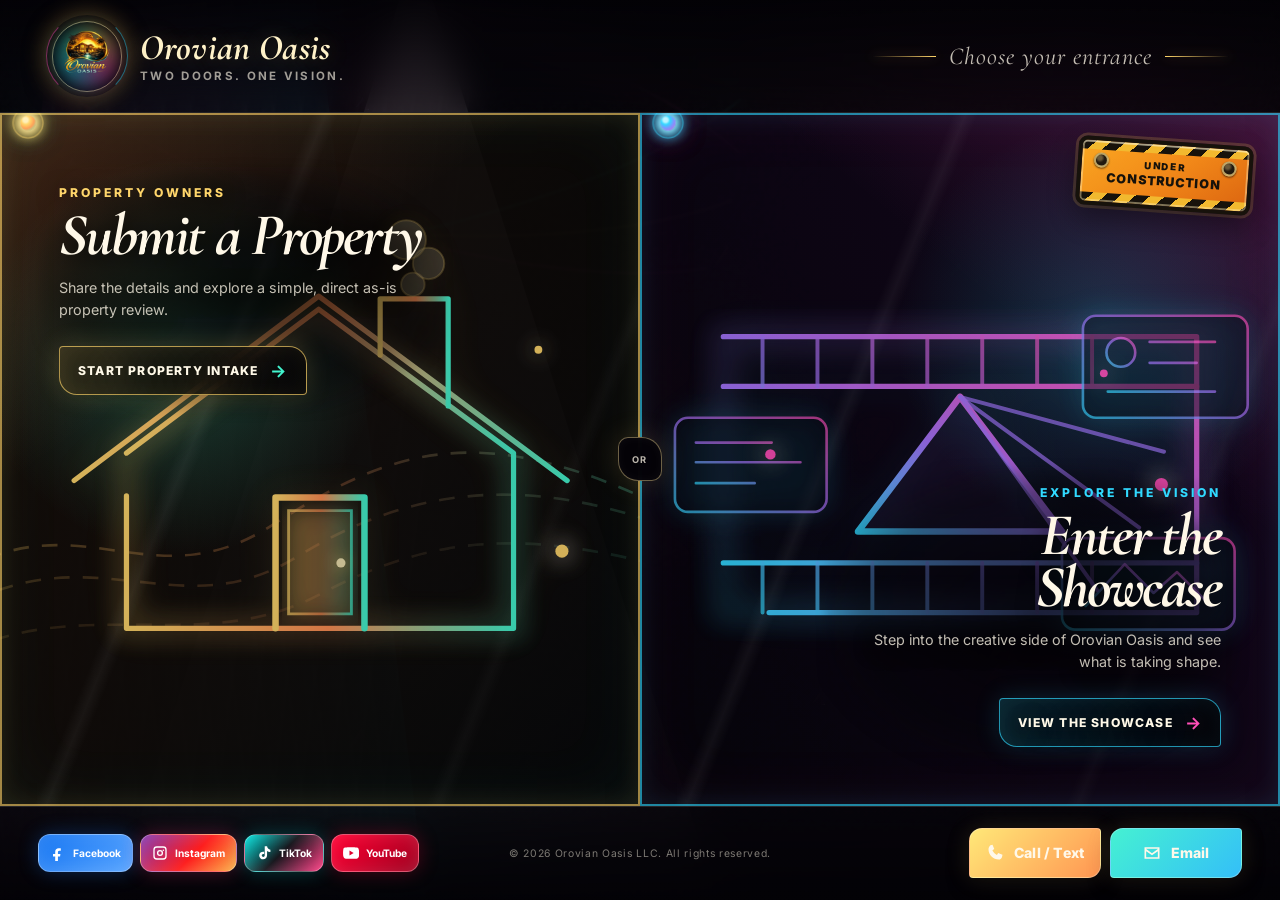
==== commit 6c2c22ac: "Add files via upload" ====
--- a/index.html
+++ b/index.html
@@ -66,7 +66,7 @@
       "url": "https://orovianoasis.com/assets/logo.webp"
     },
     "email": "orovianoasis@gmail.com",
-    "telephone": "+1-205-433-9779",
+    "telephone": "+1-205-902-8988",
     "sameAs": [
       "https://facebook.com/orovianoasis",
       "https://instagram.com/orovianoasis",
@@ -248,7 +248,7 @@
       <p class="portal-copyright">© <span id="portalYear"></span> Orovian Oasis LLC. All rights reserved.</p>
 
       <div class="portal-contact-actions" aria-label="Contact Orovian Oasis">
-        <a class="contact-button contact-phone" href="tel:+12054339779" data-contact="phone">
+        <a class="contact-button contact-phone" href="tel:+12059028988" data-contact="phone">
           <svg viewBox="0 0 24 24" aria-hidden="true"><path d="M6.5 2.7 9 2.1l2.1 5.2-2.2 1.5c1.2 2.5 2.9 4.3 5.4 5.5l1.5-2.2 5.2 2.1-.6 2.5c-.4 1.8-2 3.1-3.8 3.1C9.8 19.8 4.2 14.2 4.2 7.4c0-1.8 1.2-3.4 2.3-4.7Z"/></svg>
           <span>Call / Text</span>
         </a>
--- a/portal.css
+++ b/portal.css
@@ -11,6 +11,13 @@
   --footer-height: clamp(74px, 10.5vh, 98px);
   --pointer-x: 50%;
   --pointer-y: 45%;
+
+  /* UNIVERSAL ORB SPEED CONTROL
+     Increase this duration to slow every perimeter orb down; decrease it
+     to speed every orb up. 12.65s is 10% slower than the former 11.5s
+     desktop baseline. Platform and per-orb variation are added below. */
+  --orb-master-duration: 12.65s;
+  --orb-platform-adjust: 0s;
 }
 
 * { box-sizing: border-box; }
@@ -1707,8 +1714,9 @@
   offset-path: inset(10px round 18px);
   offset-distance: 0%;
   offset-rotate: 0deg;
+  --orb-duration-offset: 0s;
   will-change: offset-distance, transform, opacity;
-  animation: laneTraceOrbit 11.5s linear infinite;
+  animation: laneTraceOrbit calc(var(--orb-master-duration) + var(--orb-platform-adjust) + var(--orb-duration-offset)) linear infinite;
 }
 
 .lane-trace-orb::before,
@@ -1752,26 +1760,32 @@
     0 0 30px rgba(255, 79, 184, .62);
 }
 
-/* Two perimeter tracers per destination. The paired orbs travel the same
-   border in opposite directions and start half a circuit apart. */
+/* Two perimeter tracers per destination. Each orb has a slightly different
+   lap duration and starting phase. Motion remains deterministic and smooth,
+   but the paired orbs continually drift relative to one another so their
+   crossing points do not stay locked to the same locations. */
 .lane-trace-orb-intake.lane-trace-orb-primary {
+  --orb-duration-offset: 0s;
   animation-direction: normal;
   animation-delay: 0s;
 }
 
 .lane-trace-orb-intake.lane-trace-orb-secondary {
+  --orb-duration-offset: .60s;
   animation-direction: reverse;
-  animation-delay: -5.75s;
+  animation-delay: -4.70s;
 }
 
 .lane-trace-orb-showcase.lane-trace-orb-primary {
+  --orb-duration-offset: .30s;
   animation-direction: reverse;
-  animation-delay: 0s;
+  animation-delay: -1.90s;
 }
 
 .lane-trace-orb-showcase.lane-trace-orb-secondary {
+  --orb-duration-offset: 1.10s;
   animation-direction: normal;
-  animation-delay: -5.75s;
+  animation-delay: -7.15s;
 }
 
 @keyframes laneTraceOrbit {
@@ -1838,19 +1852,12 @@
     width: 12px;
     height: 12px;
     offset-path: inset(7px round 13px);
-    animation-duration: 10.5s;
-  }
-
-  /* Mobile phase spacing keeps both opposite-direction orbs clearly visible. */
-  .lane-trace-orb-intake.lane-trace-orb-primary,
-  .lane-trace-orb-showcase.lane-trace-orb-primary {
-    animation-delay: 0s;
-  }
-
-  .lane-trace-orb-intake.lane-trace-orb-secondary,
-  .lane-trace-orb-showcase.lane-trace-orb-secondary {
-    animation-delay: -5.25s;
-  }
+    /* Keeps mobile about 1.1s quicker than the desktop baseline. */
+    --orb-platform-adjust: -1.10s;
+  }
+
+  /* Per-orb phase spacing and drift are inherited from the universal
+     orb controls above so mobile does not lock crossings to one spot. */
 
   .showcase-status-sticker {
     padding-inline: 21px;
@@ -2210,7 +2217,8 @@
   width: 12px;
   height: 12px;
   offset-path: inset(7px round 14px);
-  animation-duration: 14s;
+  /* Wide-touch baseline remains slower for compositor stability. */
+  --orb-platform-adjust: 2.75s;
   will-change: auto;
 }
 
--- a/portal-desktop.css
+++ b/portal-desktop.css
@@ -26,5 +26,5 @@
 
 /* Desktop keeps both perimeter orbs active in opposite directions. */
 html[data-portal-profile="desktop"] .lane-trace-orb {
-  animation-duration: 11.5s;
+  --orb-platform-adjust: 0s;
 }
--- a/portal-mobile.css
+++ b/portal-mobile.css
@@ -7,22 +7,48 @@
   width: 12px;
   height: 12px;
   offset-path: inset(7px round 13px);
-  animation-duration: 10.5s;
+  --orb-platform-adjust: -1.10s;
 }
 
-/* Two visible mobile tracers per destination, traveling opposite ways. */
-html[data-portal-profile="mobile"] .lane-trace-orb-intake.lane-trace-orb-primary,
-html[data-portal-profile="mobile"] .lane-trace-orb-showcase.lane-trace-orb-primary {
-  animation-delay: 0s;
-}
-
-html[data-portal-profile="mobile"] .lane-trace-orb-intake.lane-trace-orb-secondary,
-html[data-portal-profile="mobile"] .lane-trace-orb-showcase.lane-trace-orb-secondary {
-  animation-delay: -5.25s;
-}
+/* Direction, unique lap variation, and phase spacing come from portal.css. */
 
 /* Touch devices should never inherit desktop hover expansion. */
 html[data-portal-profile="mobile"] .portal-shell[data-active="property_intake"] .portal-stage,
 html[data-portal-profile="mobile"] .portal-shell[data-active="showcase"] .portal-stage {
   grid-template-columns: 1fr;
 }
+
+/* ================================================================
+   MOBILE SCENE TRAVEL RANGE — 2026-08-09
+   Keep the existing slow timing, but let the house and showcase scene
+   roam farther across each card. Size and animation speed are unchanged.
+   ================================================================ */
+html[data-portal-profile="mobile"] .portal-choice-intake .choice-scene {
+  animation-name: intakeSceneDriftMobileExpanded !important;
+  animation-duration: 15s !important;
+  animation-timing-function: ease-in-out !important;
+  animation-iteration-count: infinite !important;
+  animation-direction: alternate !important;
+}
+
+html[data-portal-profile="mobile"] .portal-choice-showcase .choice-scene {
+  animation-name: showcaseSceneDriftMobileExpanded !important;
+  animation-duration: 16s !important;
+  animation-timing-function: ease-in-out !important;
+  animation-iteration-count: infinite !important;
+  animation-direction: alternate !important;
+}
+
+@keyframes intakeSceneDriftMobileExpanded {
+  0%   { transform: translate3d(-7.5%, 7%, 0); }
+  35%  { transform: translate3d(8.5%, -5.5%, 0); }
+  70%  { transform: translate3d(-4%, -9%, 0); }
+  100% { transform: translate3d(10%, 4.5%, 0); }
+}
+
+@keyframes showcaseSceneDriftMobileExpanded {
+  0%   { transform: translate3d(7.5%, -7%, 0); }
+  35%  { transform: translate3d(-8.5%, 5.5%, 0); }
+  70%  { transform: translate3d(4%, 9%, 0); }
+  100% { transform: translate3d(-10%, -4.5%, 0); }
+}
--- a/portal-tablet.css
+++ b/portal-tablet.css
@@ -5,13 +5,10 @@
    ================================================================ */
 
 html[data-portal-profile="tablet"] .lane-trace-orb {
-  animation-duration: 12s;
+  --orb-platform-adjust: .55s;
 }
 
-html[data-portal-profile="tablet"] .lane-trace-orb-intake.lane-trace-orb-secondary,
-html[data-portal-profile="tablet"] .lane-trace-orb-showcase.lane-trace-orb-secondary {
-  animation-delay: -6s;
-}
+/* Direction, unique lap variation, and phase spacing come from portal.css. */
 
 /* Coarse-pointer tablets do not need desktop hover-driven panel resizing. */
 html[data-portal-profile="tablet"] .portal-stage {
--- a/portal-fold-open.css
+++ b/portal-fold-open.css
@@ -1,29 +1,22 @@
 /* ================================================================
    OROVIAN OASIS — UNFOLDED FOLD / WIDE-TOUCH OVERRIDES
-   Edit ONLY this file for unfolded-fold animation stability.
-   Closed foldables use portal-mobile.css automatically.
+   Fold-only compositor stability profile.
+
+   Replace ONLY this file when tuning the unfolded Fold.
+   Desktop, tablet, normal mobile, and closed-fold behavior remain in
+   their own files and are intentionally untouched here.
    ================================================================ */
 
-/* Keep the unfolded profile visually active but compositor-friendly. */
-html[data-portal-profile="fold-open"] .cinema-grain {
-  animation: none !important;
-  mix-blend-mode: normal !important;
-}
-
-html[data-portal-profile="fold-open"] .portal-header,
-html[data-portal-profile="fold-open"] .portal-footer {
-  backdrop-filter: none !important;
-  -webkit-backdrop-filter: none !important;
-}
-
-html[data-portal-profile="fold-open"] .cinema-beam,
-html[data-portal-profile="fold-open"] .cinema-ribbon,
-html[data-portal-profile="fold-open"] .cinema-curtain,
-html[data-portal-profile="fold-open"] .cinema-prism,
-html[data-portal-profile="fold-open"] .choice-scene svg,
-html[data-portal-profile="fold-open"] .smoke-puff,
-html[data-portal-profile="fold-open"] .floating-media {
-  filter: none !important;
+/* ---------------------------------------------------------------
+   1) REMOVE PAINT CONTAINMENT ON THE LARGE SPLIT PANELS
+   Chrome/Android can expose rectangular repaint boundaries when large,
+   animated descendants sit inside paint-contained regions on a high-DPR
+   unfolded display. Keep clipping from overflow, but do not create
+   separate paint-containment boxes for the stage/cards.
+   --------------------------------------------------------------- */
+html[data-portal-profile="fold-open"] .portal-stage,
+html[data-portal-profile="fold-open"] .portal-choice {
+  contain: none !important;
 }
 
 /* No hover-resize on the unfolded touch display. */
@@ -34,34 +27,201 @@
   transition: none !important;
 }
 
-/* Keep both opposite-direction orbs, but make them cheaper to composite. */
+/* ---------------------------------------------------------------
+   2) KEEP THE LARGE CARD ARTWORK STATIC
+   The artwork remains visible, but the full choice-scene canvases no
+   longer drift across the Fold's large raster surface. Smaller internal
+   SVG effects can continue to animate where they are inexpensive.
+   --------------------------------------------------------------- */
+html[data-portal-profile="fold-open"] .choice-scene,
+html[data-portal-profile="fold-open"] .portal-choice-intake .choice-scene,
+html[data-portal-profile="fold-open"] .portal-choice-showcase .choice-scene {
+  animation: none !important;
+  /* Do NOT make transform !important here: Fold scene keyframes below
+     must be allowed to animate transform on the scene wrapper. */
+  transform: none;
+  transition: none !important;
+  will-change: auto !important;
+  backface-visibility: visible !important;
+  -webkit-backface-visibility: visible !important;
+}
+
+html[data-portal-profile="fold-open"] .choice-scene svg,
+html[data-portal-profile="fold-open"] .portal-choice-intake .scene-house,
+html[data-portal-profile="fold-open"] .portal-choice-showcase .scene-showcase {
+  transform: none !important;
+  filter: none !important;
+  will-change: auto !important;
+}
+
+/* The full-card moving facet texture is another large continuously
+   repainted surface. Keep the texture, but freeze its motion. */
+html[data-portal-profile="fold-open"] .portal-choice::before {
+  animation: none !important;
+  background-position: 36% 0 !important;
+}
+
+/* ---------------------------------------------------------------
+   3) FREEZE LARGE CINEMATIC BACKGROUND SURFACES
+   Preserve their visual presence while removing continuous translation,
+   rotation, blur, and blend-mode work on the unfolded inner display.
+   --------------------------------------------------------------- */
+html[data-portal-profile="fold-open"] .cinema-grain,
+html[data-portal-profile="fold-open"] .cinema-beam,
+html[data-portal-profile="fold-open"] .cinema-ribbon,
+html[data-portal-profile="fold-open"] .cinema-curtain,
+html[data-portal-profile="fold-open"] .cinema-prism {
+  animation: none !important;
+  filter: none !important;
+  will-change: auto !important;
+}
+
+html[data-portal-profile="fold-open"] .cinema-grain {
+  mix-blend-mode: normal !important;
+}
+
+html[data-portal-profile="fold-open"] .cinema-beam {
+  mix-blend-mode: normal !important;
+}
+
+/* Fixed Fold-only beam poses retain the theatrical lighting without
+   continuously moving a viewport-sized layer. */
+html[data-portal-profile="fold-open"] .beam-one {
+  transform: translateX(-62%) rotate(-18deg) !important;
+}
+
+html[data-portal-profile="fold-open"] .beam-two {
+  transform: translateX(-38%) rotate(16deg) !important;
+}
+
+html[data-portal-profile="fold-open"] .beam-three {
+  transform: translateX(-50%) rotate(2deg) !important;
+}
+
+/* Prisms stay visible at their generated positions instead of drifting. */
+html[data-portal-profile="fold-open"] .cinema-prism {
+  transform: rotate(var(--rotate, 0deg)) scale(.95) !important;
+}
+
+/* Keep expensive filters off smaller Fold descendants too. */
+html[data-portal-profile="fold-open"] .smoke-puff,
+html[data-portal-profile="fold-open"] .floating-media,
+html[data-portal-profile="fold-open"] .house-halo,
+html[data-portal-profile="fold-open"] .film-halo,
+html[data-portal-profile="fold-open"] .door-light {
+  filter: none !important;
+}
+
+/* Header/footer glass is unnecessary on the high-DPR inner display. */
+html[data-portal-profile="fold-open"] .portal-header,
+html[data-portal-profile="fold-open"] .portal-footer {
+  backdrop-filter: none !important;
+  -webkit-backdrop-filter: none !important;
+}
+
+/* ---------------------------------------------------------------
+   4) KEEP ALL FOUR ORBS MOVING, BUT REMOVE THEIR EXTRA PULSE WORK
+   Two orbs remain on each destination and still travel in opposite
+   directions. Fold motion-path animation changes only offset-distance;
+   orb scale/opacity and the expanding halo no longer animate.
+   --------------------------------------------------------------- */
 html[data-portal-profile="fold-open"] .lane-trace-orb {
   width: 12px;
   height: 12px;
   offset-path: inset(7px round 14px);
-  animation-duration: 14s;
-  will-change: auto;
-}
-
-html[data-portal-profile="fold-open"] .lane-trace-orb-intake.lane-trace-orb-primary,
-html[data-portal-profile="fold-open"] .lane-trace-orb-showcase.lane-trace-orb-primary {
-  animation-delay: 0s;
-}
-
-html[data-portal-profile="fold-open"] .lane-trace-orb-intake.lane-trace-orb-secondary,
-html[data-portal-profile="fold-open"] .lane-trace-orb-showcase.lane-trace-orb-secondary {
-  animation-delay: -7s;
-}
-
-html[data-portal-profile="fold-open"] .lane-trace-orb::before,
+  --orb-platform-adjust: 2.75s;
+  animation-name: laneTraceOrbitFoldStable !important;
+  animation-duration: calc(var(--orb-master-duration) + var(--orb-platform-adjust) + var(--orb-duration-offset)) !important;
+  animation-timing-function: linear !important;
+  animation-iteration-count: infinite !important;
+  opacity: .9;
+  transform: none !important;
+  will-change: auto !important;
+}
+
+/* Fold keeps the same per-orb phase offsets and slightly different lap
+   durations as every other profile; only the Fold-safe keyframe differs. */
+
+html[data-portal-profile="fold-open"] .lane-trace-orb::before {
+  animation: none !important;
+  transform: scale(1) !important;
+  filter: none !important;
+  opacity: .24 !important;
+}
+
 html[data-portal-profile="fold-open"] .lane-trace-orb::after {
-  filter: none !important;
-}
-
-/* OR stays centered because Fold touch mode intentionally does not expand cards. */
+  animation: none !important;
+  transform: none !important;
+  filter: none !important;
+  opacity: .18 !important;
+}
+
+@keyframes laneTraceOrbitFoldStable {
+  from { offset-distance: 0%; }
+  to   { offset-distance: 100%; }
+}
+
+/* ---------------------------------------------------------------
+   5) OR BADGE
+   Fold touch mode intentionally does not expand either card, so the OR
+   badge remains at the true 50/50 divider. Do not draw a separate line
+   through it.
+   --------------------------------------------------------------- */
 html[data-portal-profile="fold-open"] .portal-center-mark {
   top: 50% !important;
   left: 50% !important;
   transform: translate(-50%, -50%) !important;
   transition: none !important;
 }
+
+html[data-portal-profile="fold-open"] .portal-center-mark i {
+  display: none !important;
+}
+
+html[data-portal-profile="fold-open"] .portal-stage::before {
+  content: none !important;
+  display: none !important;
+}
+
+/* ================================================================
+   FOLD-OPEN SCENE TRAVEL TEST — 2026-08-09
+   Re-enable ONLY the two large artwork canvases using transform-only
+   motion. All other Fold stability reductions above remain in force.
+   Timing stays deliberately slow; only the roaming area is increased.
+   ================================================================ */
+html[data-portal-profile="fold-open"] .portal-choice-intake .choice-scene {
+  animation: intakeSceneDriftFoldExpanded 18s ease-in-out infinite alternate !important;
+  transform: translate3d(0, 0, 0);
+  will-change: transform !important;
+}
+
+html[data-portal-profile="fold-open"] .portal-choice-showcase .choice-scene {
+  animation: showcaseSceneDriftFoldExpanded 19s ease-in-out infinite alternate !important;
+  transform: translate3d(0, 0, 0);
+  will-change: transform !important;
+}
+
+/* Keep the SVG artwork itself static/filter-free. Only its lightweight
+   parent canvas moves, avoiding the heavier filtered-SVG animation path. */
+html[data-portal-profile="fold-open"] .portal-choice-intake .scene-house,
+html[data-portal-profile="fold-open"] .portal-choice-showcase .scene-showcase,
+html[data-portal-profile="fold-open"] .choice-scene svg {
+  animation: none !important;
+  transform: none !important;
+  filter: none !important;
+  will-change: auto !important;
+}
+
+@keyframes intakeSceneDriftFoldExpanded {
+  0%   { transform: translate3d(-5.5%, 5%, 0); }
+  36%  { transform: translate3d(6.5%, -4%, 0); }
+  72%  { transform: translate3d(-3.5%, -6.5%, 0); }
+  100% { transform: translate3d(7%, 3%, 0); }
+}
+
+@keyframes showcaseSceneDriftFoldExpanded {
+  0%   { transform: translate3d(5.5%, -5%, 0); }
+  36%  { transform: translate3d(-6.5%, 4%, 0); }
+  72%  { transform: translate3d(3.5%, 6.5%, 0); }
+  100% { transform: translate3d(-7%, -3%, 0); }
+}
